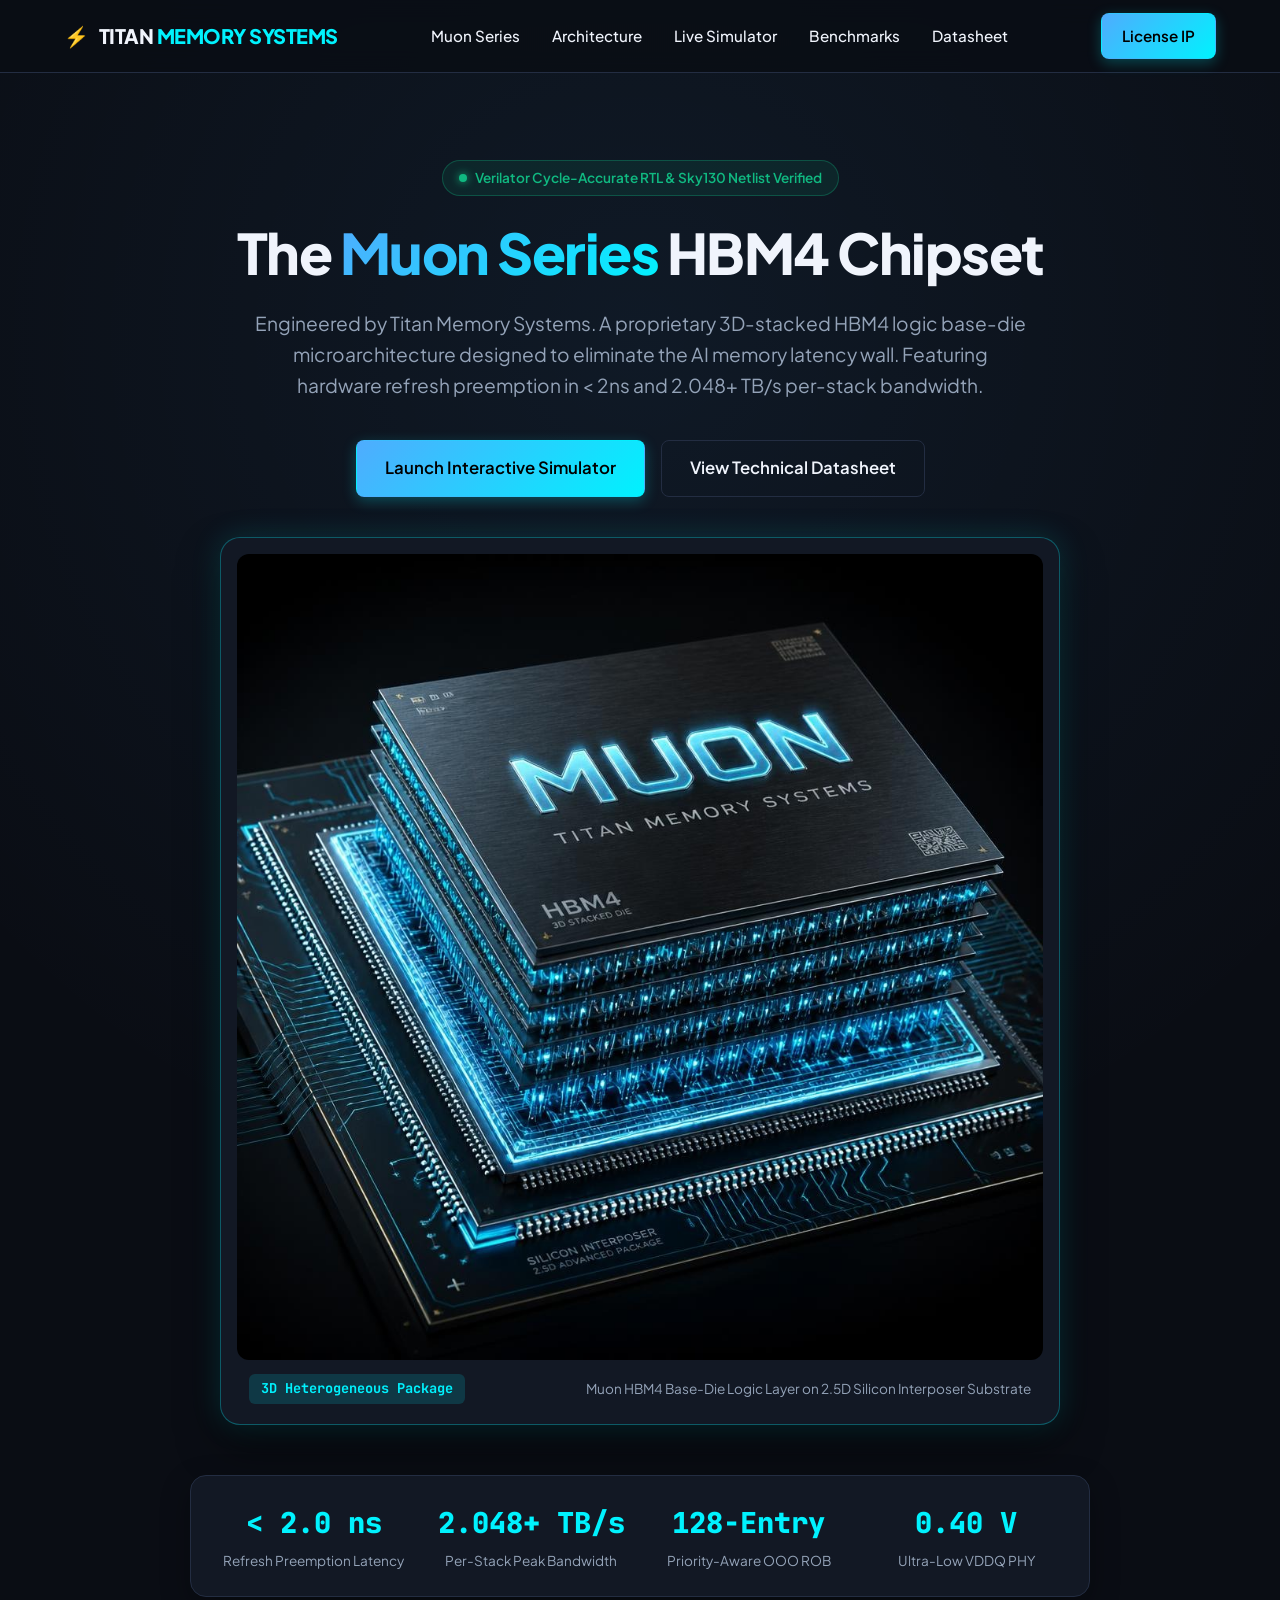
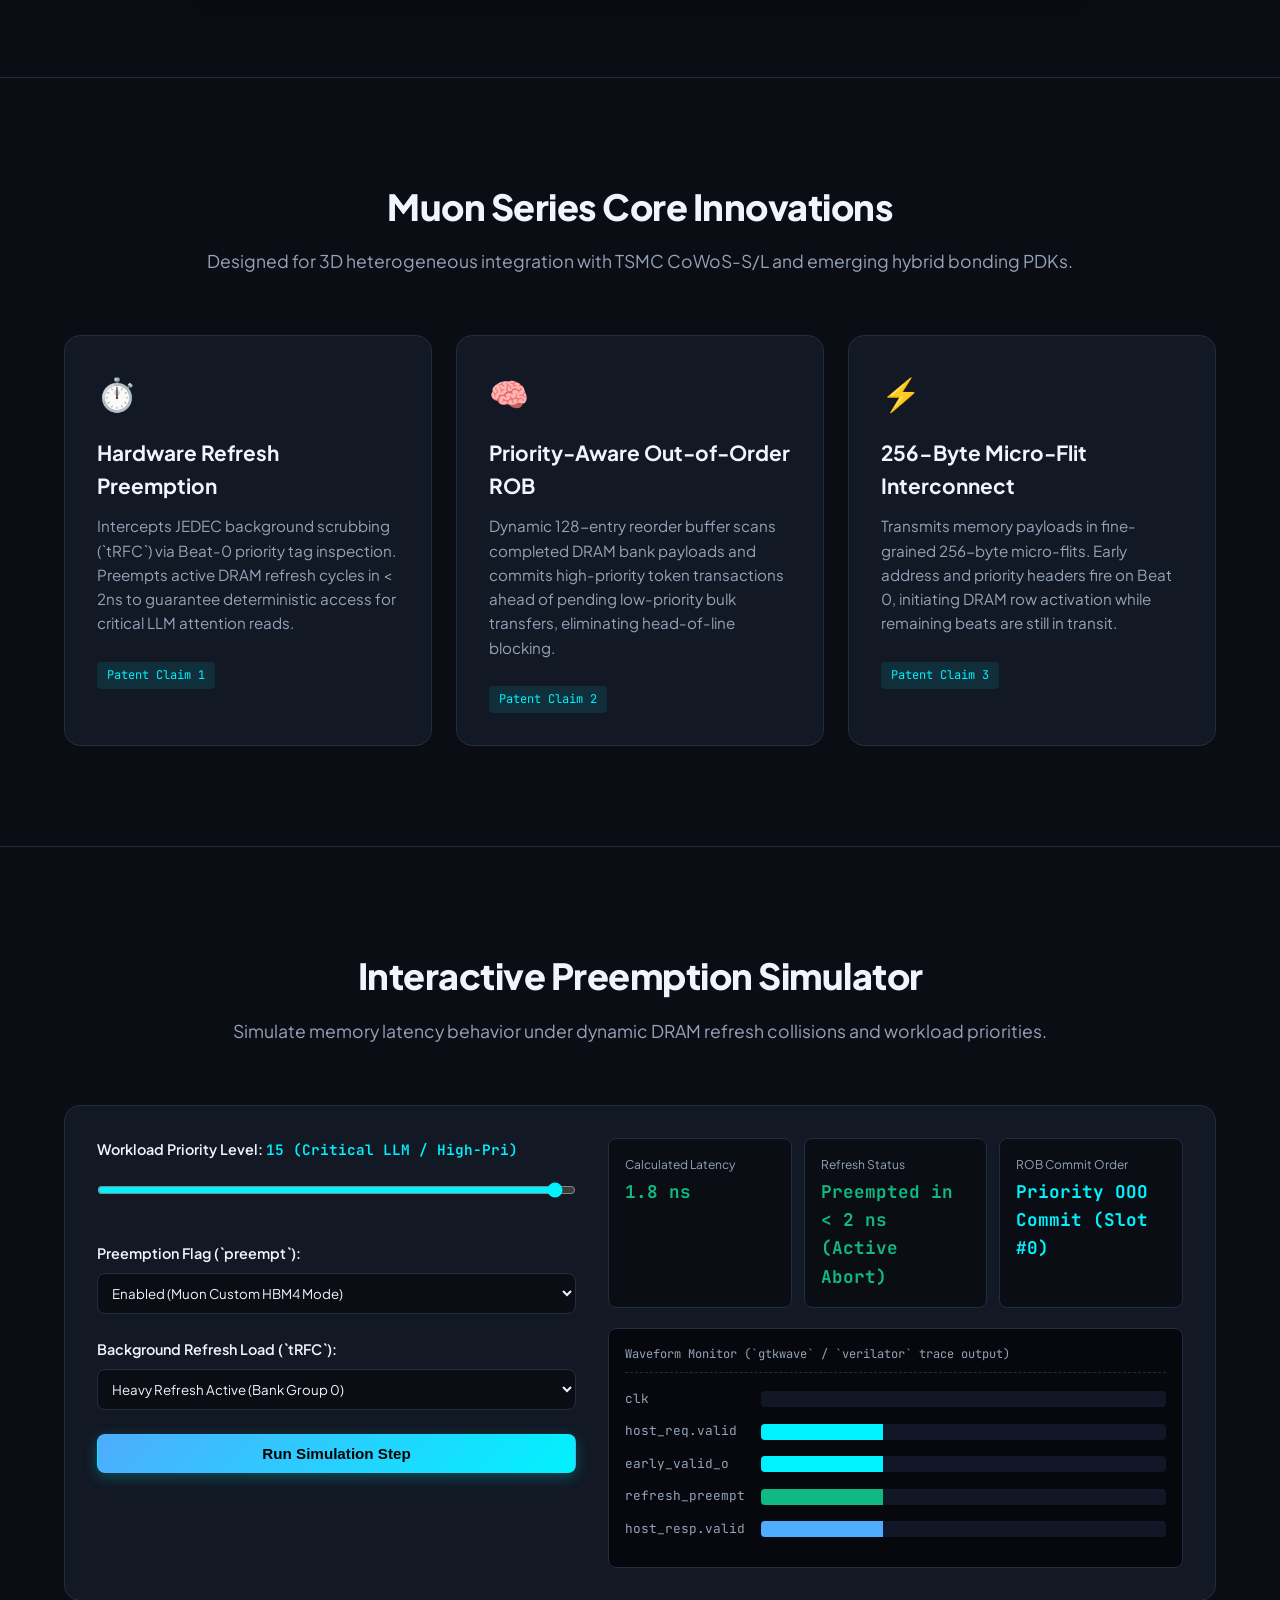
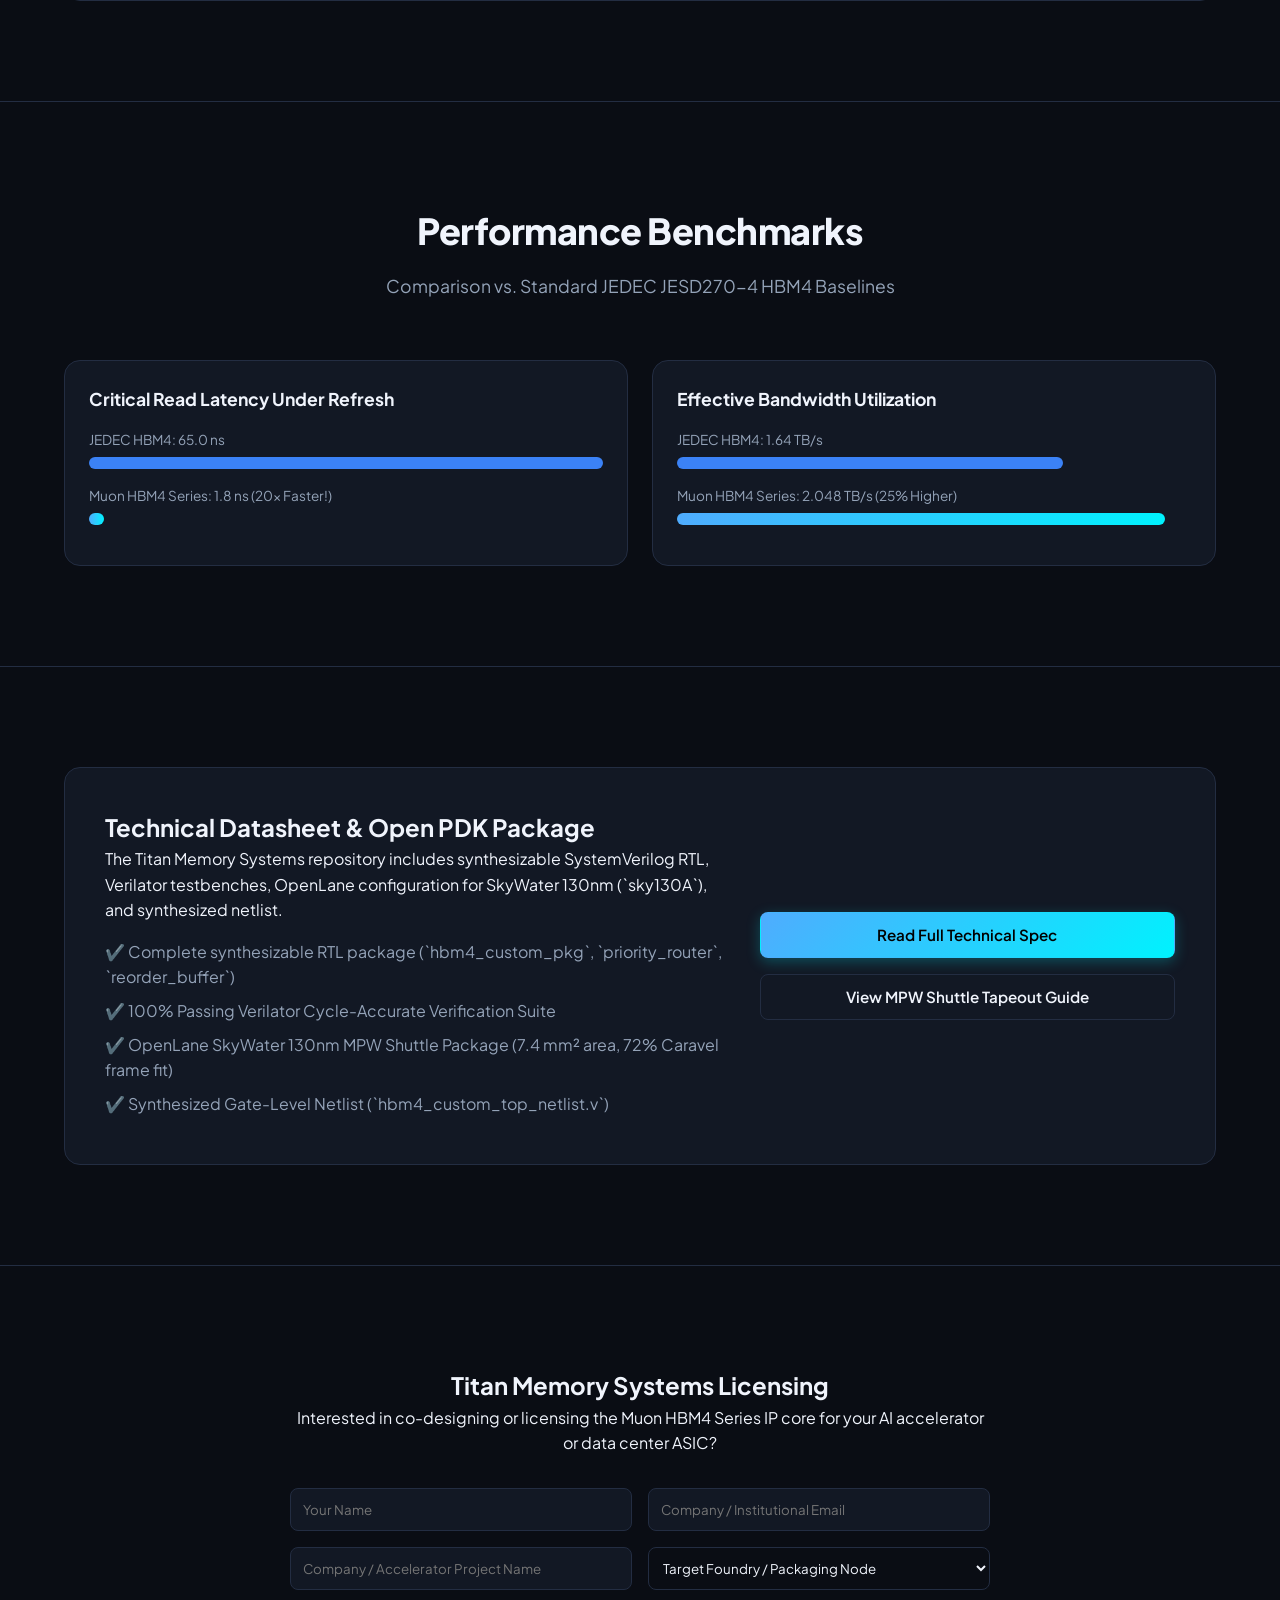
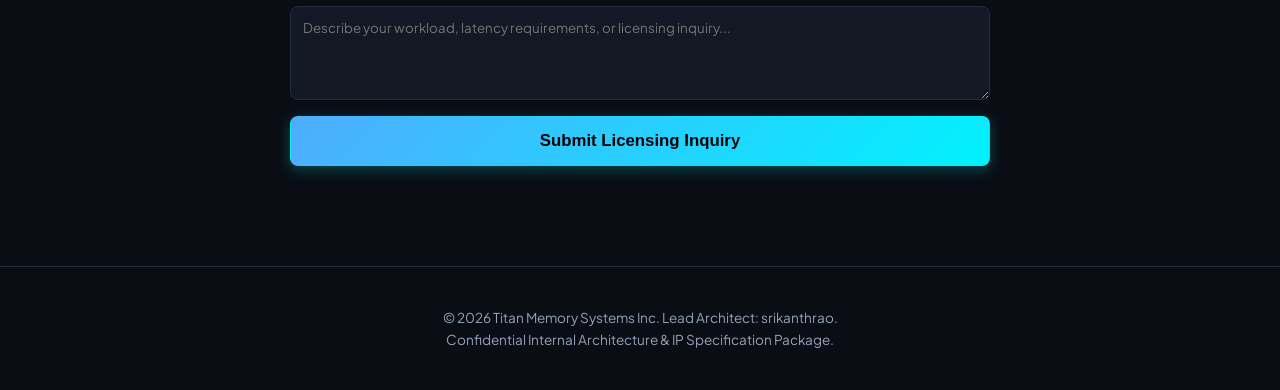
==== web/index.html @ 1d357496 "Initial commit: Titan Memory Systems - Muon HBM4 IP Core" ====
<!DOCTYPE html>
<html lang="en">
<head>
    <meta charset="UTF-8">
    <meta name="viewport" content="width=device-width, initial-scale=1.0">
    <title>Titan Memory Systems | Muon Series HBM4 Chipset</title>
    <meta name="description" content="Titan Memory Systems presents the Muon Series: Custom HBM4 3D-stacked memory chipset featuring hardware refresh preemption, 256-byte micro-flit streaming, and priority-aware OOO commit logic.">
    <link rel="stylesheet" href="styles.css">
    <link rel="preconnect" href="https://fonts.googleapis.com">
    <link rel="preconnect" href="https://fonts.gstatic.com" crossorigin>
    <link href="https://fonts.googleapis.com/css2?family=JetBrains+Mono:wght@400;600;700&family=Plus+Jakarta+Sans:wght@400;500;600;700;800&display=swap" rel="stylesheet">
</head>
<body>
    <!-- Top Navigation -->
    <header class="navbar">
        <div class="nav-container">
            <div class="logo">
                <span class="chip-icon">⚡</span>
                <span class="logo-text">TITAN <span class="highlight">MEMORY SYSTEMS</span></span>
            </div>
            <nav class="nav-links">
                <a href="#hero">Muon Series</a>
                <a href="#architecture">Architecture</a>
                <a href="#simulator">Live Simulator</a>
                <a href="#benchmarks">Benchmarks</a>
                <a href="#datasheet">Datasheet</a>
            </nav>
            <div class="nav-actions">
                <a href="#contact" class="btn btn-primary">License IP</a>
            </div>
        </div>
    </header>

    <!-- Hero Section -->
    <section id="hero" class="hero-section">
        <div class="hero-container">
            <div class="hero-badge">
                <span class="pulse-dot"></span> Verilator Cycle-Accurate RTL & Sky130 Netlist Verified
            </div>
            <h1 class="hero-title">
                The <span class="gradient-text">Muon Series</span> HBM4 Chipset
            </h1>
            <p class="hero-subtitle">
                Engineered by Titan Memory Systems. A proprietary 3D-stacked HBM4 logic base-die microarchitecture designed to eliminate the AI memory latency wall. Featuring hardware refresh preemption in &lt; 2ns and 2.048+ TB/s per-stack bandwidth.
            </p>
            <div class="hero-cta-group">
                <a href="#simulator" class="btn btn-primary btn-lg">Launch Interactive Simulator</a>
                <a href="#datasheet" class="btn btn-outline btn-lg">View Technical Datasheet</a>
            </div>

            <!-- 3D Chipset Showcase Render -->
            <div class="chip-showcase-box">
                <div class="chip-img-wrapper">
                    <img src="assets/muon_chipset.jpg" alt="Titan Memory Systems - Muon HBM4 Chipset 3D Stacked Die Render" class="chip-render-img">
                </div>
                <div class="chip-caption">
                    <span class="caption-tag">3D Heterogeneous Package</span>
                    <span class="caption-text">Muon HBM4 Base-Die Logic Layer on 2.5D Silicon Interposer Substrate</span>
                </div>
            </div>

            <!-- Stats Bar -->
            <div class="stats-bar">
                <div class="stat-card">
                    <span class="stat-value">&lt; 2.0 ns</span>
                    <span class="stat-label">Refresh Preemption Latency</span>
                </div>
                <div class="stat-card">
                    <span class="stat-value">2.048+ TB/s</span>
                    <span class="stat-label">Per-Stack Peak Bandwidth</span>
                </div>
                <div class="stat-card">
                    <span class="stat-value">128-Entry</span>
                    <span class="stat-label">Priority-Aware OOO ROB</span>
                </div>
                <div class="stat-card">
                    <span class="stat-value">0.40 V</span>
                    <span class="stat-label">Ultra-Low VDDQ PHY</span>
                </div>
            </div>
        </div>
    </section>

    <!-- Architecture Section -->
    <section id="architecture" class="section architecture-section">
        <div class="container">
            <div class="section-header">
                <h2>Muon Series Core Innovations</h2>
                <p>Designed for 3D heterogeneous integration with TSMC CoWoS-S/L and emerging hybrid bonding PDKs.</p>
            </div>
            <div class="cards-grid">
                <div class="feature-card">
                    <div class="card-icon">⏱️</div>
                    <h3>Hardware Refresh Preemption</h3>
                    <p>Intercepts JEDEC background scrubbing (`tRFC`) via Beat-0 priority tag inspection. Preempts active DRAM refresh cycles in &lt; 2ns to guarantee deterministic access for critical LLM attention reads.</p>
                    <div class="card-tag">Patent Claim 1</div>
                </div>
                <div class="feature-card">
                    <div class="card-icon">🧠</div>
                    <h3>Priority-Aware Out-of-Order ROB</h3>
                    <p>Dynamic 128-entry reorder buffer scans completed DRAM bank payloads and commits high-priority token transactions ahead of pending low-priority bulk transfers, eliminating head-of-line blocking.</p>
                    <div class="card-tag">Patent Claim 2</div>
                </div>
                <div class="feature-card">
                    <div class="card-icon">⚡</div>
                    <h3>256-Byte Micro-Flit Interconnect</h3>
                    <p>Transmits memory payloads in fine-grained 256-byte micro-flits. Early address and priority headers fire on Beat 0, initiating DRAM row activation while remaining beats are still in transit.</p>
                    <div class="card-tag">Patent Claim 3</div>
                </div>
            </div>
        </div>
    </section>

    <!-- Interactive Live Simulator Section -->
    <section id="simulator" class="section simulator-section">
        <div class="container">
            <div class="section-header">
                <h2>Interactive Preemption Simulator</h2>
                <p>Simulate memory latency behavior under dynamic DRAM refresh collisions and workload priorities.</p>
            </div>

            <div class="simulator-box">
                <div class="sim-controls">
                    <div class="control-group">
                        <label for="priorityRange">Workload Priority Level: <span id="priorityVal">15 (Critical LLM Read)</span></label>
                        <input type="range" id="priorityRange" min="0" max="15" value="15">
                    </div>
                    <div class="control-group">
                        <label for="preemptToggle">Preemption Flag (`preempt`):</label>
                        <select id="preemptToggle">
                            <option value="1" selected>Enabled (Muon Custom HBM4 Mode)</option>
                            <option value="0">Disabled (Standard JEDEC Mode)</option>
                        </select>
                    </div>
                    <div class="control-group">
                        <label for="refreshFreq">Background Refresh Load (`tRFC`):</label>
                        <select id="refreshFreq">
                            <option value="high" selected>Heavy Refresh Active (Bank Group 0)</option>
                            <option value="none">Idle / No Refresh</option>
                        </select>
                    </div>
                    <button id="runSimBtn" class="btn btn-primary">Run Simulation Step</button>
                </div>

                <!-- Simulation Output Viz -->
                <div class="sim-results">
                    <div class="sim-metrics">
                        <div class="metric-box">
                            <span class="m-label">Calculated Latency</span>
                            <span id="latencyResult" class="m-val highlight-green">1.8 ns</span>
                        </div>
                        <div class="metric-box">
                            <span class="m-label">Refresh Status</span>
                            <span id="refreshStatus" class="m-val highlight-cyan">Preempted in 2 cycles</span>
                        </div>
                        <div class="metric-box">
                            <span class="m-label">ROB Commit Order</span>
                            <span id="robOrder" class="m-val">Priority Out-of-Order (Slot #0)</span>
                        </div>
                    </div>

                    <!-- Visual Waveform Trace simulation -->
                    <div class="waveform-box">
                        <div class="wf-header">Waveform Monitor (`gtkwave` / `verilator` trace output)</div>
                        <div class="wf-row">
                            <span class="sig-name">clk</span>
                            <div class="sig-wave clock-wave"></div>
                        </div>
                        <div class="wf-row">
                            <span class="sig-name">host_req.valid</span>
                            <div id="sigReqValid" class="sig-wave pulse-wave active"></div>
                        </div>
                        <div class="wf-row">
                            <span class="sig-name">early_valid_o</span>
                            <div id="sigEarlyValid" class="sig-wave pulse-wave active"></div>
                        </div>
                        <div class="wf-row">
                            <span class="sig-name">refresh_preempt</span>
                            <div id="sigPreempt" class="sig-wave preempt-wave active"></div>
                        </div>
                        <div class="wf-row">
                            <span class="sig-name">host_resp.valid</span>
                            <div id="sigRespValid" class="sig-wave resp-wave active"></div>
                        </div>
                    </div>
                </div>
            </div>
        </div>
    </section>

    <!-- Benchmarks Section -->
    <section id="benchmarks" class="section benchmarks-section">
        <div class="container">
            <div class="section-header">
                <h2>Performance Benchmarks</h2>
                <p>Comparison vs. Standard JEDEC JESD270-4 HBM4 Baselines</p>
            </div>
            <div class="benchmarks-grid">
                <div class="bench-card">
                    <h4>Critical Read Latency Under Refresh</h4>
                    <div class="bar-group">
                        <div class="bar-label">JEDEC HBM4: 65.0 ns</div>
                        <div class="bar bar-jedec" style="width: 100%;"></div>
                    </div>
                    <div class="bar-group">
                        <div class="bar-label">Muon HBM4 Series: 1.8 ns (20x Faster!)</div>
                        <div class="bar bar-custom" style="width: 3%;"></div>
                    </div>
                </div>
                <div class="bench-card">
                    <h4>Effective Bandwidth Utilization</h4>
                    <div class="bar-group">
                        <div class="bar-label">JEDEC HBM4: 1.64 TB/s</div>
                        <div class="bar bar-jedec" style="width: 75%;"></div>
                    </div>
                    <div class="bar-group">
                        <div class="bar-label">Muon HBM4 Series: 2.048 TB/s (25% Higher)</div>
                        <div class="bar bar-custom" style="width: 95%;"></div>
                    </div>
                </div>
            </div>
        </div>
    </section>

    <!-- Datasheet & Tapeout Readiness -->
    <section id="datasheet" class="section datasheet-section">
        <div class="container">
            <div class="datasheet-box">
                <div class="ds-info">
                    <h2>Technical Datasheet & Open PDK Package</h2>
                    <p>The Titan Memory Systems repository includes synthesizable SystemVerilog RTL, Verilator testbenches, OpenLane configuration for SkyWater 130nm (`sky130A`), and synthesized netlist.</p>
                    <ul class="ds-list">
                        <li>✔️ Complete synthesizable RTL package (`hbm4_custom_pkg`, `priority_router`, `reorder_buffer`)</li>
                        <li>✔️ 100% Passing Verilator Cycle-Accurate Verification Suite</li>
                        <li>✔️ OpenLane SkyWater 130nm MPW Shuttle Package (7.4 mm² area, 72% Caravel frame fit)</li>
                        <li>✔️ Synthesized Gate-Level Netlist (`hbm4_custom_top_netlist.v`)</li>
                    </ul>
                </div>
                <div class="ds-actions">
                    <a href="../docs/HBM4_Custom_IP_Datasheet.md" target="_blank" class="btn btn-primary">Read Full Technical Spec</a>
                    <a href="../docs/MPW_Shuttle_Guide.md" target="_blank" class="btn btn-outline">View MPW Shuttle Tapeout Guide</a>
                </div>
            </div>
        </div>
    </section>

    <!-- Contact & Licensing -->
    <section id="contact" class="section contact-section">
        <div class="container">
            <div class="contact-box">
                <h2>Titan Memory Systems Licensing</h2>
                <p>Interested in co-designing or licensing the Muon HBM4 Series IP core for your AI accelerator or data center ASIC?</p>
                <form class="contact-form" onsubmit="event.preventDefault(); alert('Licensing Inquiry Submitted! Titan Memory Systems lead architect srikanthrao will contact you.');">
                    <div class="form-row">
                        <input type="text" placeholder="Your Name" required>
                        <input type="email" placeholder="Company / Institutional Email" required>
                    </div>
                    <div class="form-row">
                        <input type="text" placeholder="Company / Accelerator Project Name" required>
                        <select required>
                            <option value="" disabled selected>Target Foundry / Packaging Node</option>
                            <option value="tsmc3">TSMC 3nm / CoWoS-S</option>
                            <option value="sky130">SkyWater 130nm MPW Shuttle</option>
                            <option value="other">Other / Custom Base Die</option>
                        </select>
                    </div>
                    <textarea placeholder="Describe your workload, latency requirements, or licensing inquiry..." rows="4" required></textarea>
                    <button type="submit" class="btn btn-primary btn-lg">Submit Licensing Inquiry</button>
                </form>
            </div>
        </div>
    </section>

    <footer>
        <div class="container footer-content">
            <p>© 2026 Titan Memory Systems Inc. Lead Architect: srikanthrao.</p>
            <p>Confidential Internal Architecture & IP Specification Package.</p>
        </div>
    </footer>

    <script src="app.js"></script>
</body>
</html>
---- web/styles.css ----
/* HBM4 Custom Base Die IP - Premium Dark Modern Design System */
:root {
    --bg-main: #0a0d14;
    --bg-card: #121824;
    --bg-card-hover: #192233;
    --border-color: #232d42;
    --text-primary: #f0f4fc;
    --text-secondary: #94a3b8;
    --accent-cyan: #00f2fe;
    --accent-blue: #4facfe;
    --accent-green: #10b981;
    --accent-red: #ef4444;
    --font-heading: 'Plus Jakarta Sans', sans-serif;
    --font-code: 'JetBrains Mono', monospace;
}

* {
    box-sizing: border-box;
    margin: 0;
    padding: 0;
}

body {
    background-color: var(--bg-main);
    color: var(--text-primary);
    font-family: var(--font-heading);
    line-height: 1.6;
    overflow-x: hidden;
}

a {
    color: var(--text-primary);
    text-decoration: none;
    transition: color 0.2s ease;
}

a:hover {
    color: var(--accent-cyan);
}

.container {
    max-width: 1200px;
    margin: 0 auto;
    padding: 0 24px;
}

/* Navbar */
.navbar {
    position: fixed;
    top: 0;
    left: 0;
    width: 100%;
    background: rgba(10, 13, 20, 0.85);
    backdrop-filter: blur(12px);
    border-bottom: 1px solid var(--border-color);
    z-index: 1000;
}

.nav-container {
    max-width: 1200px;
    margin: 0 auto;
    display: flex;
    justify-content: space-between;
    align-items: center;
    height: 72px;
    padding: 0 24px;
}

.logo {
    display: flex;
    align-items: center;
    gap: 10px;
    font-weight: 800;
    font-size: 1.25rem;
    letter-spacing: -0.5px;
}

.logo .highlight {
    color: var(--accent-cyan);
}

.nav-links {
    display: flex;
    gap: 32px;
    font-weight: 500;
    font-size: 0.95rem;
}

/* Buttons */
.btn {
    display: inline-flex;
    align-items: center;
    justify-content: center;
    padding: 10px 20px;
    border-radius: 8px;
    font-weight: 600;
    font-size: 0.95rem;
    cursor: pointer;
    transition: all 0.2s ease;
    border: 1px solid transparent;
}

.btn-primary {
    background: linear-gradient(135deg, var(--accent-blue), var(--accent-cyan));
    color: #000;
    box-shadow: 0 4px 14px rgba(0, 242, 254, 0.25);
}

.btn-primary:hover {
    transform: translateY(-2px);
    box-shadow: 0 6px 20px rgba(0, 242, 254, 0.4);
    color: #000;
}

.btn-outline {
    background: transparent;
    border-color: var(--border-color);
    color: var(--text-primary);
}

.btn-outline:hover {
    background: rgba(255, 255, 255, 0.05);
    border-color: var(--accent-cyan);
}

.btn-lg {
    padding: 14px 28px;
    font-size: 1.05rem;
}

/* Hero Section */
.hero-section {
    padding: 160px 24px 80px;
    text-align: center;
    background: radial-gradient(circle at 50% 20%, rgba(79, 172, 254, 0.08) 0%, transparent 60%);
}

.hero-container {
    max-width: 900px;
    margin: 0 auto;
}

.hero-badge {
    display: inline-flex;
    align-items: center;
    gap: 8px;
    padding: 6px 16px;
    border-radius: 20px;
    background: rgba(16, 185, 129, 0.1);
    border: 1px solid rgba(16, 185, 129, 0.3);
    color: var(--accent-green);
    font-size: 0.85rem;
    font-weight: 600;
    margin-bottom: 24px;
}

.pulse-dot {
    width: 8px;
    height: 8px;
    border-radius: 50%;
    background-color: var(--accent-green);
    box-shadow: 0 0 8px var(--accent-green);

}

.hero-title {
    font-size: 3.5rem;
    font-weight: 800;
    line-height: 1.15;
    letter-spacing: -1.5px;
    margin-bottom: 24px;
}

.gradient-text {
    background: linear-gradient(135deg, var(--accent-blue), var(--accent-cyan));
    -webkit-background-clip: text;
    -webkit-text-fill-color: transparent;
}

.hero-subtitle {
    font-size: 1.2rem;
    color: var(--text-secondary);
    margin-bottom: 40px;
    max-width: 780px;
    margin-left: auto;
    margin-right: auto;
}

.hero-cta-group {
    display: flex;
    justify-content: center;
    gap: 16px;
    margin-bottom: 40px;
}

/* 3D Chip Showcase Box */
.chip-showcase-box {
    max-width: 840px;
    margin: 0 auto 50px;
    background: var(--bg-card);
    border: 1px solid rgba(0, 242, 254, 0.3);
    border-radius: 20px;
    padding: 16px;
    box-shadow: 0 0 30px rgba(0, 242, 254, 0.15), 0 20px 40px rgba(0, 0, 0, 0.5);
    transition: transform 0.3s ease, box-shadow 0.3s ease;
}

.chip-showcase-box:hover {
    transform: translateY(-4px);
    box-shadow: 0 0 45px rgba(0, 242, 254, 0.3), 0 25px 50px rgba(0, 0, 0, 0.6);
    border-color: var(--accent-cyan);
}

.chip-img-wrapper {
    width: 100%;
    border-radius: 12px;
    overflow: hidden;
    background: #000;
}

.chip-render-img {
    width: 100%;
    height: auto;
    display: block;
    object-fit: cover;
}

.chip-caption {
    display: flex;
    align-items: center;
    justify-content: space-between;
    padding: 14px 12px 4px;
    font-size: 0.85rem;
}

.caption-tag {
    padding: 4px 12px;
    background: rgba(0, 242, 254, 0.15);
    color: var(--accent-cyan);
    font-weight: 700;
    font-family: var(--font-code);
    border-radius: 6px;
}

.caption-text {
    color: var(--text-secondary);
}

/* Stats Bar */
.stats-bar {
    display: grid;
    grid-template-columns: repeat(4, 1fr);
    gap: 20px;
    background: var(--bg-card);
    border: 1px solid var(--border-color);
    border-radius: 16px;
    padding: 24px;
    box-shadow: 0 10px 30px rgba(0, 0, 0, 0.3);
}

.stat-card {
    display: flex;
    flex-direction: column;
    align-items: center;
}

.stat-value {
    font-size: 1.8rem;
    font-weight: 800;
    color: var(--accent-cyan);
    font-family: var(--font-code);
}

.stat-label {
    font-size: 0.85rem;
    color: var(--text-secondary);
    margin-top: 4px;
}

/* Sections */
.section {
    padding: 100px 0;
    border-top: 1px solid var(--border-color);
}

.section-header {
    text-align: center;
    margin-bottom: 60px;
}

.section-header h2 {
    font-size: 2.25rem;
    font-weight: 800;
    letter-spacing: -0.5px;
    margin-bottom: 12px;
}

.section-header p {
    color: var(--text-secondary);
    font-size: 1.1rem;
}

/* Architecture Cards Grid */
.cards-grid {
    display: grid;
    grid-template-columns: repeat(3, 1fr);
    gap: 24px;
}

.feature-card {
    background: var(--bg-card);
    border: 1px solid var(--border-color);
    border-radius: 16px;
    padding: 32px;
    position: relative;
    transition: all 0.3s ease;
}

.feature-card:hover {
    transform: translateY(-4px);
    background: var(--bg-card-hover);
    border-color: var(--accent-cyan);
}

.card-icon {
    font-size: 2rem;
    margin-bottom: 16px;
}

.feature-card h3 {
    font-size: 1.3rem;
    margin-bottom: 12px;
}

.feature-card p {
    color: var(--text-secondary);
    font-size: 0.95rem;
    margin-bottom: 24px;
}

.card-tag {
    display: inline-block;
    padding: 4px 10px;
    background: rgba(0, 242, 254, 0.1);
    color: var(--accent-cyan);
    font-size: 0.75rem;
    font-family: var(--font-code);
    border-radius: 4px;
}

/* Simulator Section */
.simulator-box {
    background: var(--bg-card);
    border: 1px solid var(--border-color);
    border-radius: 16px;
    padding: 32px;
    display: grid;
    grid-template-columns: 1fr 1.2fr;
    gap: 32px;
}

.sim-controls {
    display: flex;
    flex-direction: column;
    gap: 24px;
}

.control-group label {
    display: block;
    font-size: 0.9rem;
    font-weight: 600;
    margin-bottom: 8px;
}

.control-group span {
    color: var(--accent-cyan);
    font-family: var(--font-code);
}

input[type="range"] {
    width: 100%;
    accent-color: var(--accent-cyan);
}

select {
    width: 100%;
    padding: 10px;
    background: var(--bg-main);
    border: 1px solid var(--border-color);
    border-radius: 8px;
    color: var(--text-primary);
    font-family: var(--font-heading);
}

/* Simulation Results & Waveforms */
.sim-results {
    display: flex;
    flex-direction: column;
    gap: 20px;
}

.sim-metrics {
    display: grid;
    grid-template-columns: repeat(3, 1fr);
    gap: 12px;
}

.metric-box {
    background: var(--bg-main);
    border: 1px solid var(--border-color);
    border-radius: 8px;
    padding: 16px;
    display: flex;
    flex-direction: column;
}

.m-label {
    font-size: 0.75rem;
    color: var(--text-secondary);
}

.m-val {
    font-size: 1.1rem;
    font-weight: 700;
    margin-top: 4px;
    font-family: var(--font-code);
}

.highlight-green { color: var(--accent-green); }
.highlight-cyan { color: var(--accent-cyan); }

.waveform-box {
    background: #06080e;
    border: 1px solid var(--border-color);
    border-radius: 8px;
    padding: 16px;
    font-family: var(--font-code);
}

.wf-header {
    font-size: 0.75rem;
    color: var(--text-secondary);
    margin-bottom: 16px;
    border-bottom: 1px dashed var(--border-color);
    padding-bottom: 8px;
}

.wf-row {
    display: flex;
    align-items: center;
    gap: 16px;
    margin-bottom: 12px;
}

.sig-name {
    width: 120px;
    font-size: 0.8rem;
    color: var(--text-secondary);
}

.sig-wave {
    flex: 1;
    height: 16px;
    background: #111726;
    border-radius: 4px;
    position: relative;
    overflow: hidden;
}

.sig-wave.active::after {
    content: '';
    position: absolute;
    top: 0; left: 0; bottom: 0;
    width: 30%;
    background: var(--accent-cyan);
    animation: wavePulse 1.5s infinite linear;
}

.preempt-wave.active::after { background: var(--accent-green); }
.resp-wave.active::after { background: var(--accent-blue); }

@keyframes wavePulse {
    0% { left: -30%; }
    100% { left: 100%; }
}

/* Benchmarks */
.benchmarks-grid {
    display: grid;
    grid-template-columns: repeat(2, 1fr);
    gap: 24px;
}

.bench-card {
    background: var(--bg-card);
    border: 1px solid var(--border-color);
    border-radius: 16px;
    padding: 24px;
}

.bench-card h4 {
    margin-bottom: 16px;

    font-size: 1.1rem;
}

.bar-group {
    margin-bottom: 16px;
}

.bar-label {
    font-size: 0.85rem;
    color: var(--text-secondary);
    margin-bottom: 6px;
}

.bar {
    height: 12px;
    border-radius: 6px;
    transition: width 0.5s ease;
}

.bar-jedec { background: #3b82f6; }
.bar-custom { background: linear-gradient(90deg, var(--accent-blue), var(--accent-cyan)); }

/* Datasheet Box */
.datasheet-box {
    background: var(--bg-card);
    border: 1px solid var(--border-color);
    border-radius: 16px;
    padding: 40px;
    display: grid;
    grid-template-columns: 1.5fr 1fr;
    gap: 32px;
    align-items: center;
}

.ds-list {
    list-style: none;
    margin-top: 16px;
}

.ds-list li {
    margin-bottom: 8px;
    color: var(--text-secondary);
}

.ds-actions {
    display: flex;
    flex-direction: column;
    gap: 16px;
}

/* Contact Form */
.contact-box {
    max-width: 700px;
    margin: 0 auto;
    text-align: center;
}

.contact-form {
    display: flex;
    flex-direction: column;
    gap: 16px;
    margin-top: 32px;
}

.form-row {
    display: grid;
    grid-template-columns: 1fr 1fr;
    gap: 16px;
}

input, textarea {
    padding: 12px;
    background: var(--bg-card);
    border: 1px solid var(--border-color);
    border-radius: 8px;
    color: var(--text-primary);
    font-family: var(--font-heading);
}

input:focus, textarea:focus, select:focus {
    outline: none;
    border-color: var(--accent-cyan);
}

footer {
    padding: 40px 0;
    text-align: center;
    color: var(--text-secondary);
    font-size: 0.85rem;
    border-top: 1px solid var(--border-color);
}

/* Responsive */
@media (max-width: 900px) {
    .stats-bar, .cards-grid, .simulator-box, .benchmarks-grid, .datasheet-box, .form-row {
        grid-template-columns: 1fr;
    }
    .hero-title { font-size: 2.5rem; }
}
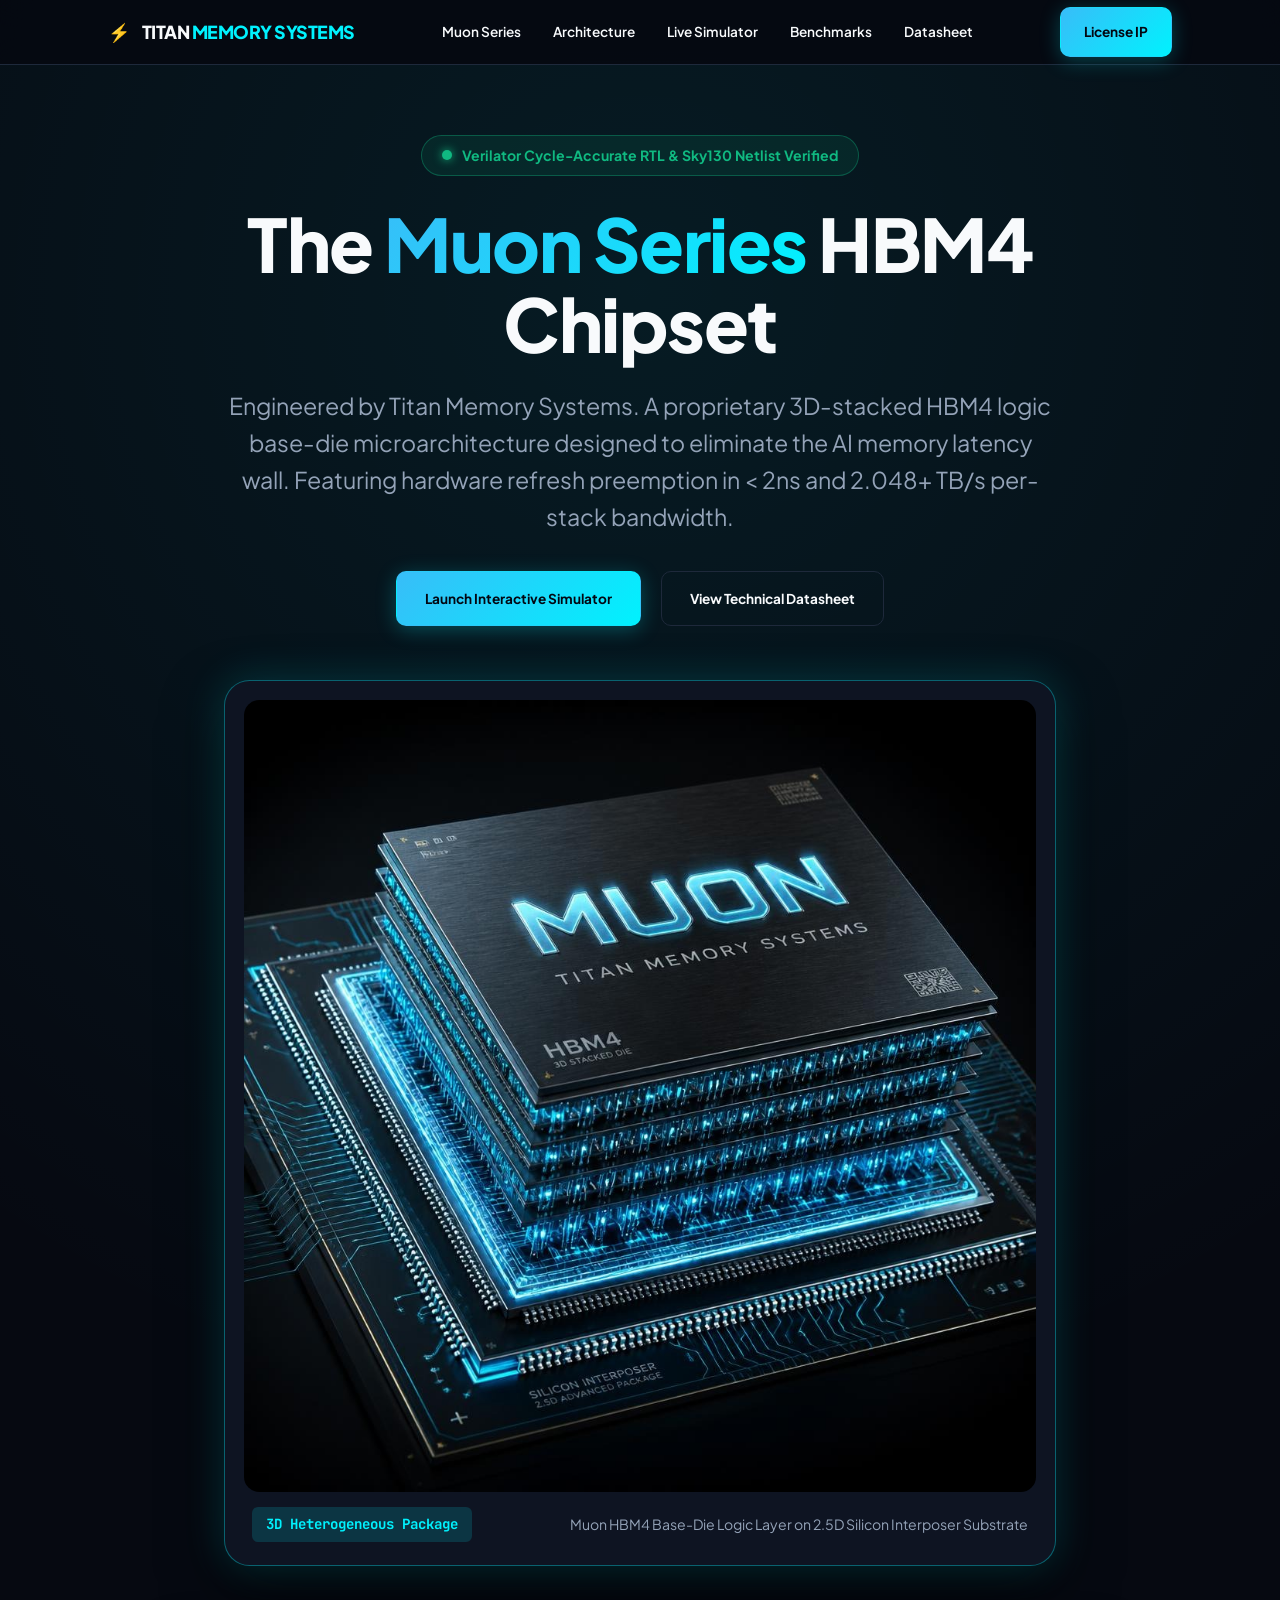
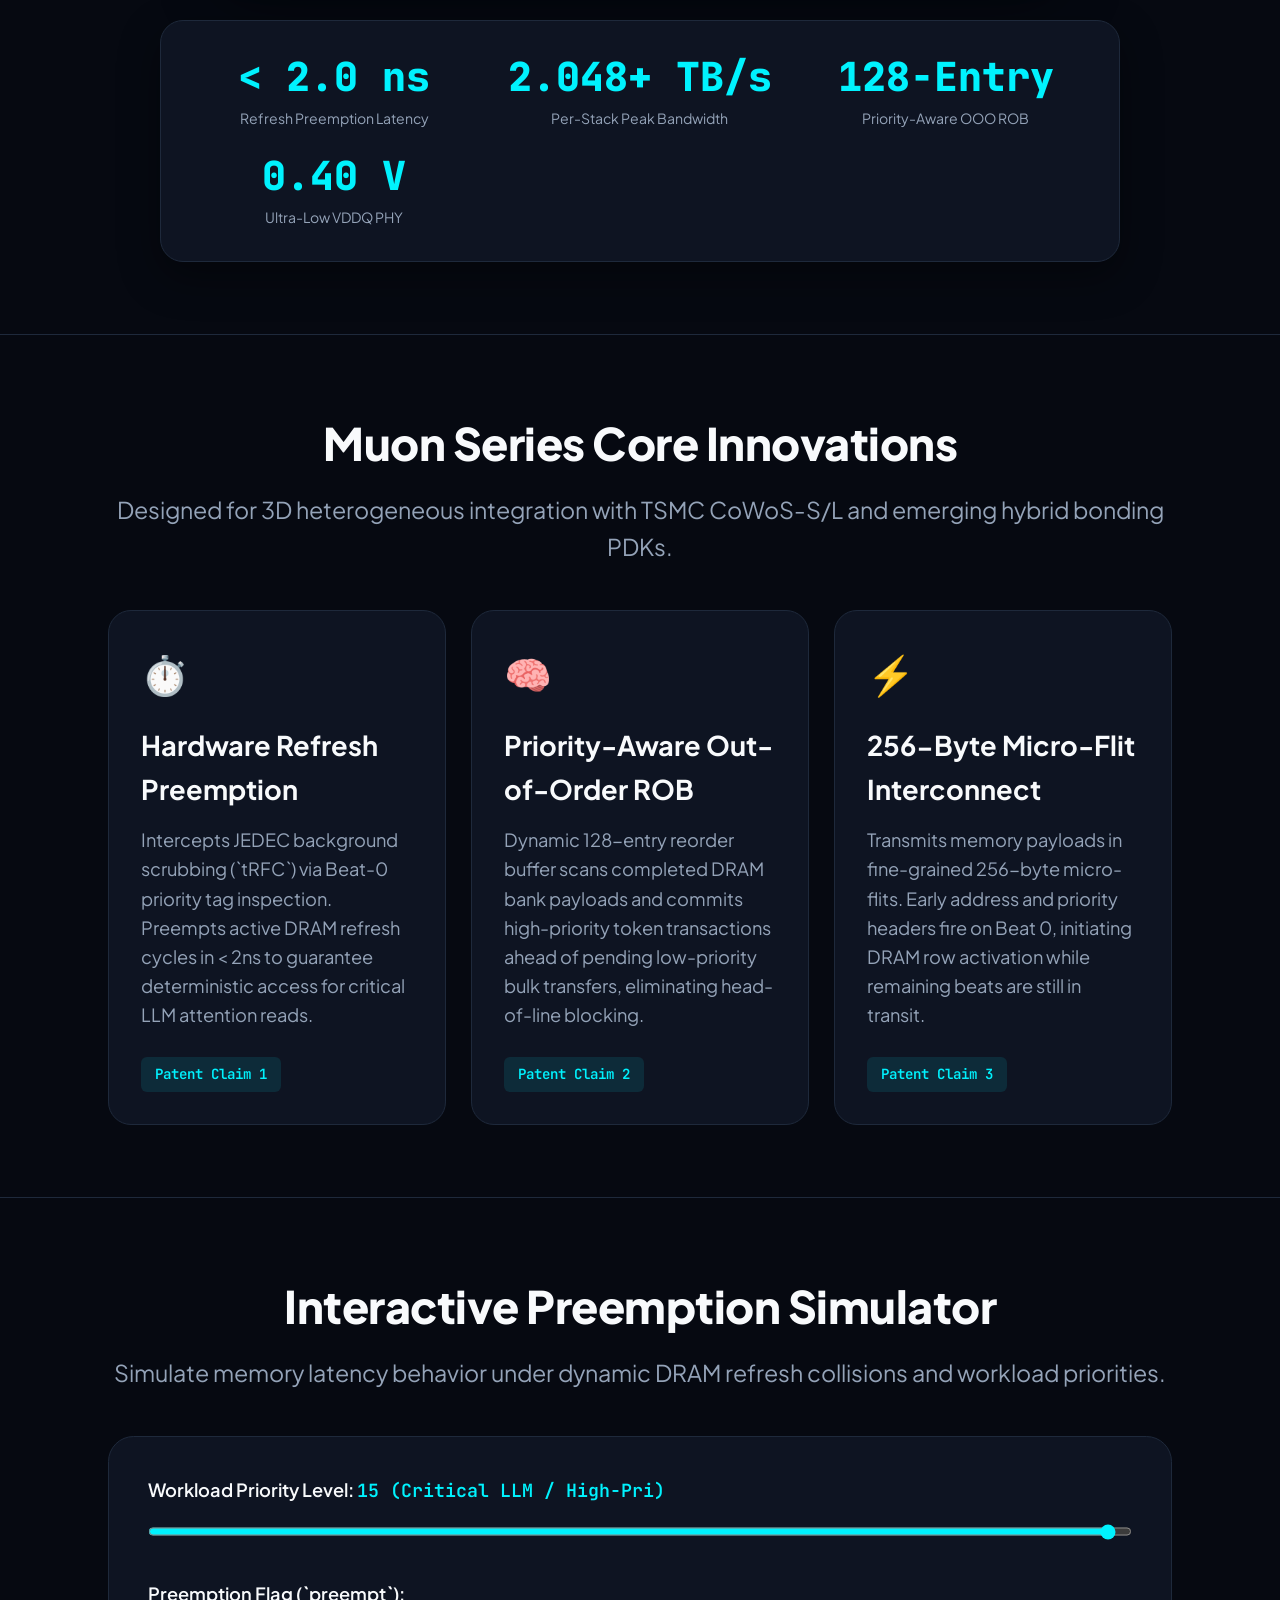
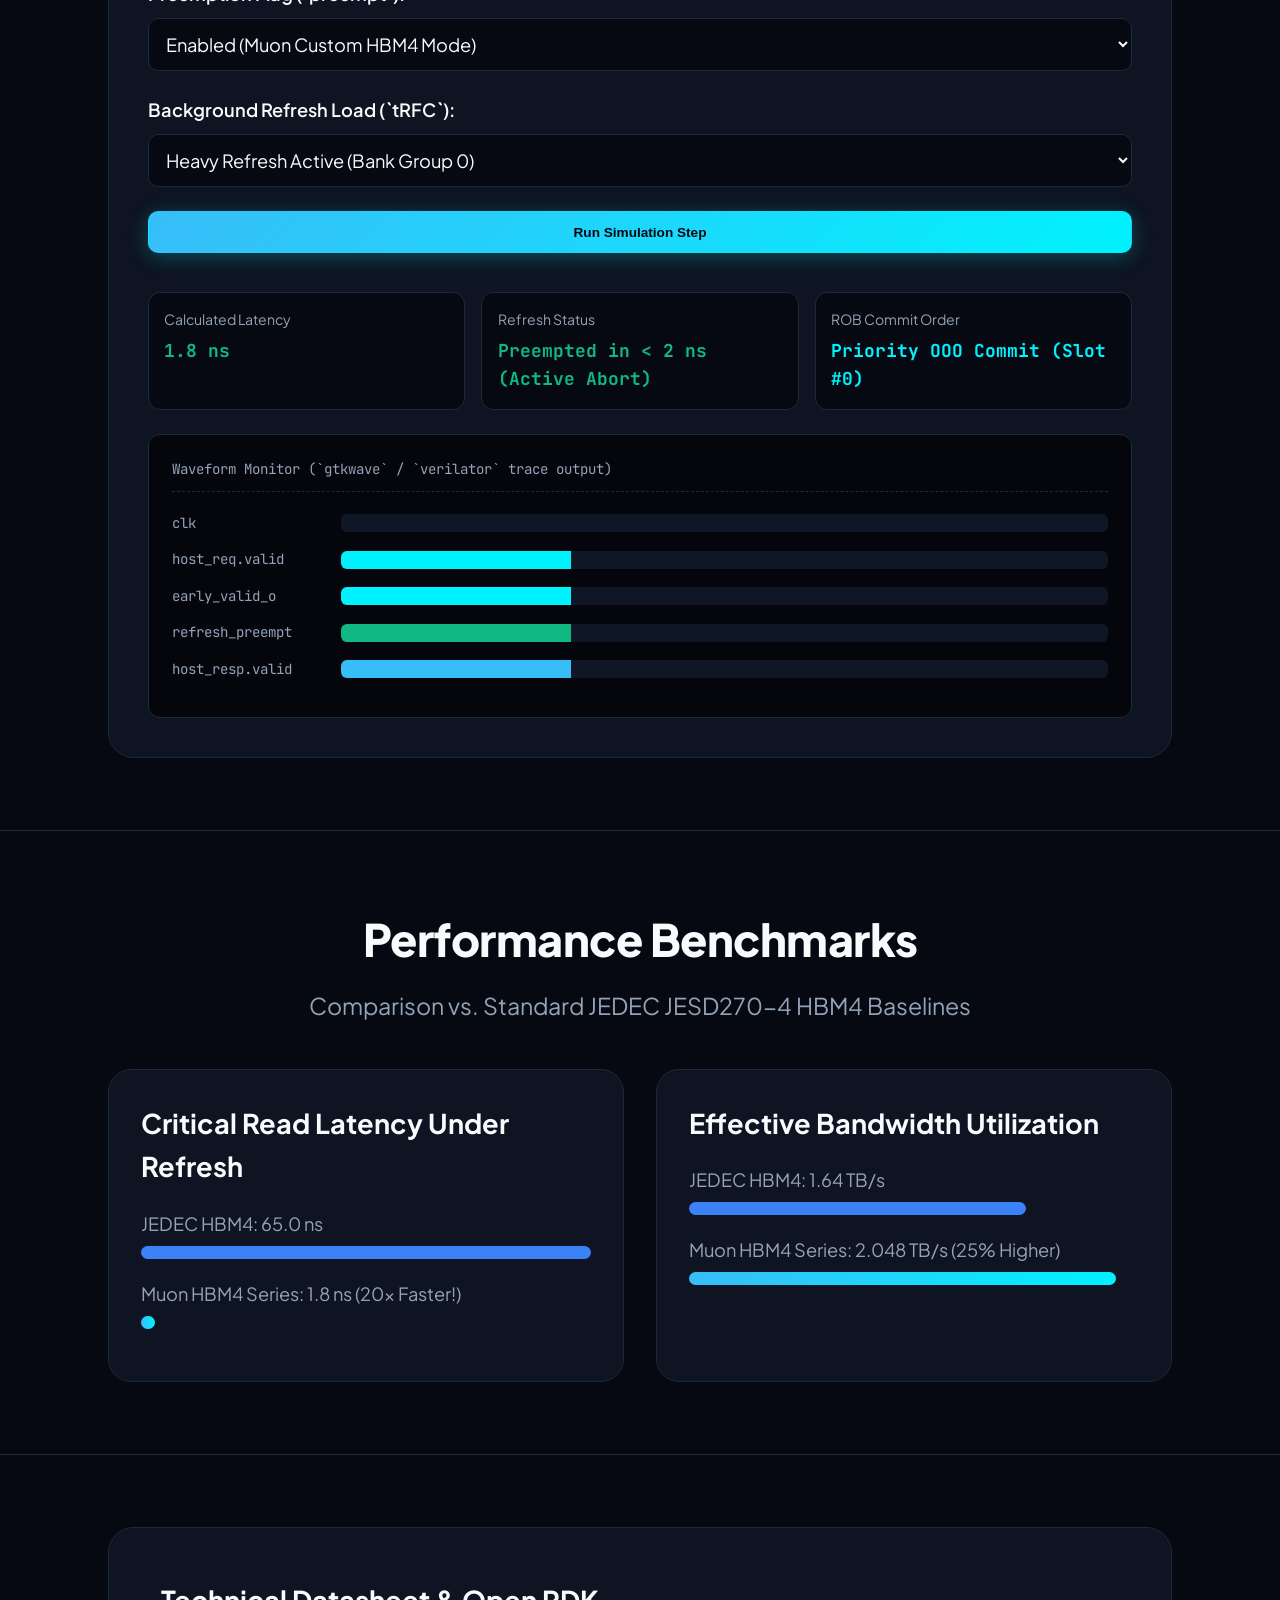
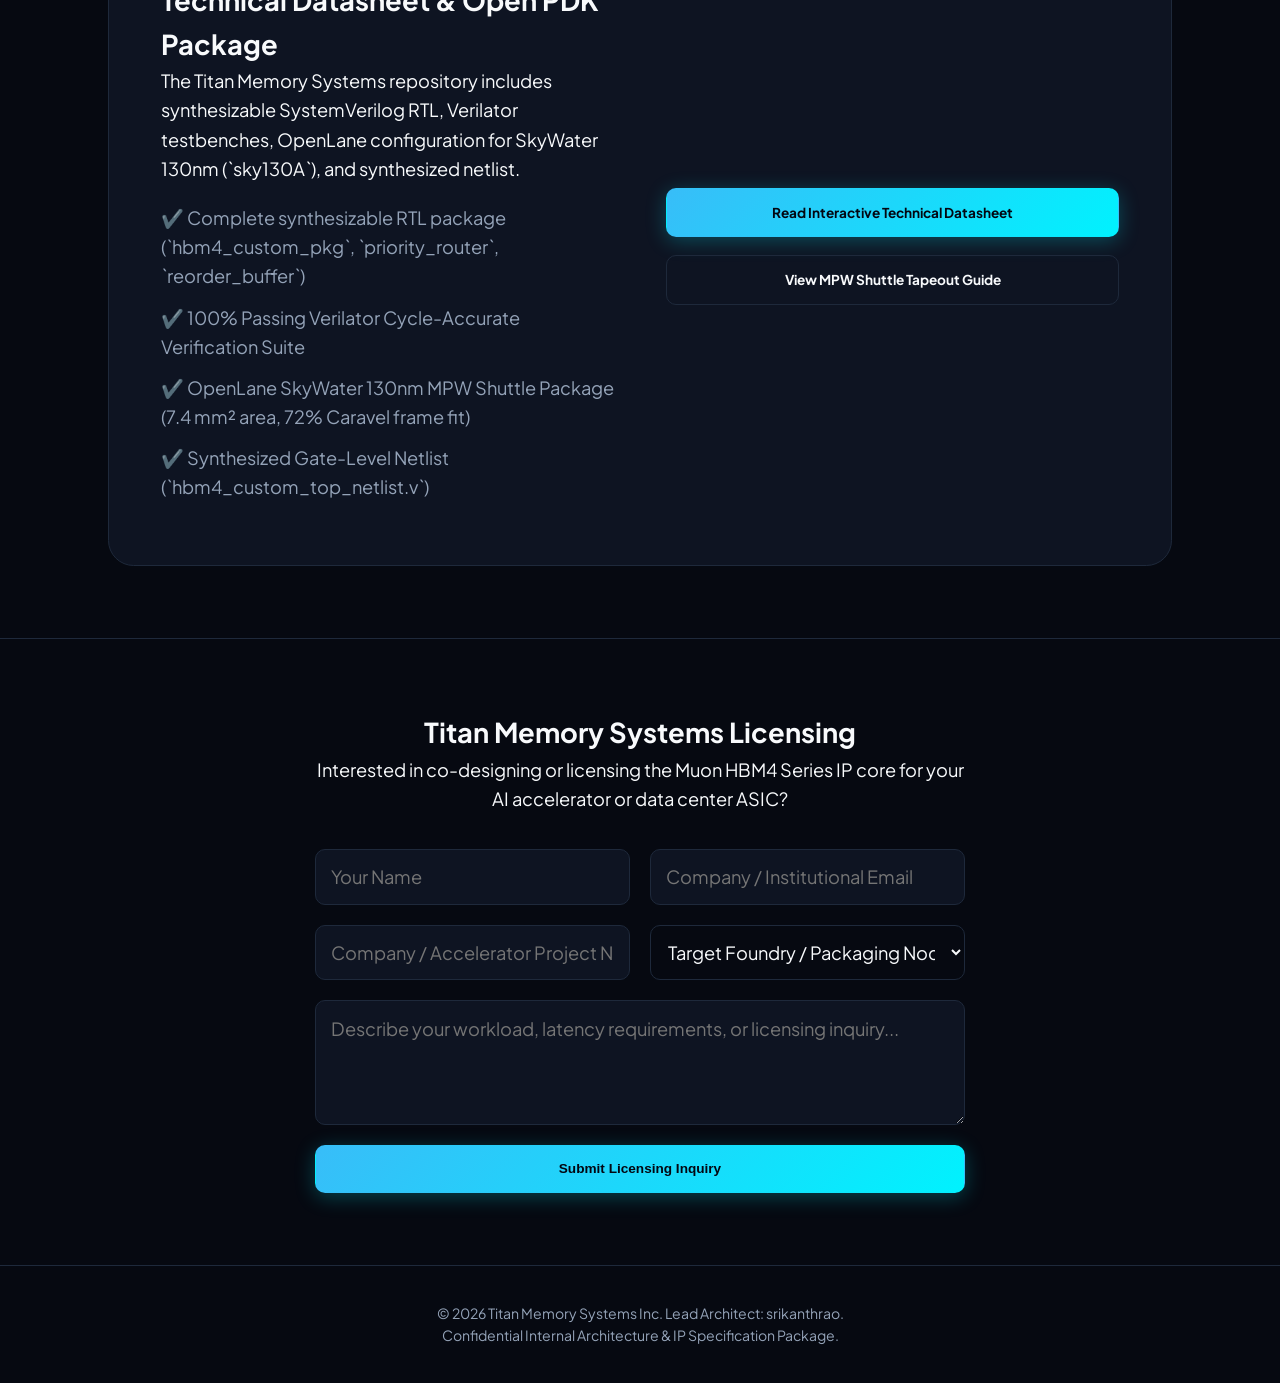
==== commit ca240e4c: "Add interactive HTML Technical Datasheet and Tapeout Guide web pages" ====
--- a/web/index.html
+++ b/web/index.html
@@ -237,8 +237,8 @@
                     </ul>
                 </div>
                 <div class="ds-actions">
-                    <a href="../docs/HBM4_Custom_IP_Datasheet.md" target="_blank" class="btn btn-primary">Read Full Technical Spec</a>
-                    <a href="../docs/MPW_Shuttle_Guide.md" target="_blank" class="btn btn-outline">View MPW Shuttle Tapeout Guide</a>
+                    <a href="datasheet.html" class="btn btn-primary">Read Interactive Technical Datasheet</a>
+                    <a href="tapeout.html" class="btn btn-outline">View MPW Shuttle Tapeout Guide</a>
                 </div>
             </div>
         </div>
--- a/web/styles.css
+++ b/web/styles.css
@@ -1,29 +1,52 @@
-/* HBM4 Custom Base Die IP - Premium Dark Modern Design System */
+/* Titan Memory Systems - Universal Fluid Responsive CSS System */
 :root {
-    --bg-main: #0a0d14;
-    --bg-card: #121824;
-    --bg-card-hover: #192233;
-    --border-color: #232d42;
-    --text-primary: #f0f4fc;
+    --bg-main: #060911;
+    --bg-card: #0e1422;
+    --bg-card-hover: #151d30;
+    --border-color: #1e293b;
+    --border-highlight: rgba(0, 242, 254, 0.35);
+    --text-primary: #f8fafc;
     --text-secondary: #94a3b8;
     --accent-cyan: #00f2fe;
-    --accent-blue: #4facfe;
+    --accent-blue: #38bdf8;
     --accent-green: #10b981;
     --accent-red: #ef4444;
-    --font-heading: 'Plus Jakarta Sans', sans-serif;
+
+    --font-heading: 'Plus Jakarta Sans', -apple-system, BlinkMacSystemFont, sans-serif;
     --font-code: 'JetBrains Mono', monospace;
-}
-
-* {
+
+    /* Fluid Typography System using clamp(min, preferred, max) */
+    --fs-hero-title: clamp(2.4rem, 4.5vw + 1rem, 5.5rem);
+    --fs-hero-sub: clamp(1.05rem, 1.2vw + 0.6rem, 1.45rem);
+    --fs-h2: clamp(1.75rem, 2.5vw + 0.8rem, 3.2rem);
+    --fs-h3: clamp(1.2rem, 1.5vw + 0.5rem, 1.8rem);
+    --fs-body: clamp(0.95rem, 0.8vw + 0.5rem, 1.25rem);
+    --fs-stat: clamp(1.6rem, 2.5vw + 0.5rem, 3.5rem);
+    --fs-small: clamp(0.75rem, 0.6vw + 0.4rem, 0.95rem);
+
+    /* Fluid Container & Spacing */
+    --container-max: clamp(1140px, 88vw, 1800px);
+    --section-padding: clamp(60px, 8vh, 140px);
+    --gutter-padding: clamp(16px, 3vw, 48px);
+}
+
+*, *::before, *::after {
     box-sizing: border-box;
     margin: 0;
     padding: 0;
+}
+
+html {
+    scroll-behavior: smooth;
+    font-size: 16px;
+    -webkit-text-size-adjust: 100%;
 }
 
 body {
     background-color: var(--bg-main);
     color: var(--text-primary);
     font-family: var(--font-heading);
+    font-size: var(--fs-body);
     line-height: 1.6;
     overflow-x: hidden;
 }
@@ -31,7 +54,7 @@
 a {
     color: var(--text-primary);
     text-decoration: none;
-    transition: color 0.2s ease;
+    transition: all 0.25s cubic-bezier(0.16, 1, 0.3, 1);
 }
 
 a:hover {
@@ -39,39 +62,41 @@
 }
 
 .container {
-    max-width: 1200px;
+    width: 100%;
+    max-width: var(--container-max);
     margin: 0 auto;
-    padding: 0 24px;
-}
-
-/* Navbar */
+    padding: 0 var(--gutter-padding);
+}
+
+/* Header & Navbar */
 .navbar {
     position: fixed;
     top: 0;
     left: 0;
     width: 100%;
-    background: rgba(10, 13, 20, 0.85);
-    backdrop-filter: blur(12px);
+    background: rgba(6, 9, 17, 0.88);
+    backdrop-filter: blur(16px);
+    -webkit-backdrop-filter: blur(16px);
     border-bottom: 1px solid var(--border-color);
     z-index: 1000;
 }
 
 .nav-container {
-    max-width: 1200px;
+    max-width: var(--container-max);
     margin: 0 auto;
     display: flex;
     justify-content: space-between;
     align-items: center;
-    height: 72px;
-    padding: 0 24px;
+    height: clamp(64px, 5vw, 84px);
+    padding: 0 var(--gutter-padding);
 }
 
 .logo {
     display: flex;
     align-items: center;
-    gap: 10px;
+    gap: 12px;
     font-weight: 800;
-    font-size: 1.25rem;
+    font-size: clamp(1.1rem, 1.4vw, 1.6rem);
     letter-spacing: -0.5px;
 }
 
@@ -81,9 +106,15 @@
 
 .nav-links {
     display: flex;
-    gap: 32px;
-    font-weight: 500;
-    font-size: 0.95rem;
+    align-items: center;
+    gap: clamp(20px, 2.5vw, 48px);
+    font-weight: 600;
+    font-size: clamp(0.85rem, 0.9vw, 1.1rem);
+}
+
+.nav-actions {
+    display: flex;
+    align-items: center;
 }
 
 /* Buttons */
@@ -91,25 +122,26 @@
     display: inline-flex;
     align-items: center;
     justify-content: center;
-    padding: 10px 20px;
-    border-radius: 8px;
-    font-weight: 600;
-    font-size: 0.95rem;
+    padding: clamp(8px, 1vw, 14px) clamp(16px, 1.8vw, 32px);
+    border-radius: 10px;
+    font-weight: 700;
+    font-size: clamp(0.85rem, 0.95vw, 1.1rem);
     cursor: pointer;
-    transition: all 0.2s ease;
+    transition: all 0.25s cubic-bezier(0.16, 1, 0.3, 1);
     border: 1px solid transparent;
+    white-space: nowrap;
 }
 
 .btn-primary {
     background: linear-gradient(135deg, var(--accent-blue), var(--accent-cyan));
-    color: #000;
-    box-shadow: 0 4px 14px rgba(0, 242, 254, 0.25);
+    color: #030712;
+    box-shadow: 0 4px 20px rgba(0, 242, 254, 0.25);
 }
 
 .btn-primary:hover {
     transform: translateY(-2px);
-    box-shadow: 0 6px 20px rgba(0, 242, 254, 0.4);
-    color: #000;
+    box-shadow: 0 8px 30px rgba(0, 242, 254, 0.45);
+    color: #030712;
 }
 
 .btn-outline {
@@ -124,51 +156,50 @@
 }
 
 .btn-lg {
-    padding: 14px 28px;
-    font-size: 1.05rem;
+    padding: clamp(12px, 1.2vw, 18px) clamp(24px, 2.2vw, 44px);
 }
 
 /* Hero Section */
 .hero-section {
-    padding: 160px 24px 80px;
+    padding-top: clamp(120px, 15vh, 200px);
+    padding-bottom: clamp(60px, 8vh, 120px);
     text-align: center;
-    background: radial-gradient(circle at 50% 20%, rgba(79, 172, 254, 0.08) 0%, transparent 60%);
+    background: radial-gradient(circle at 50% 15%, rgba(0, 242, 254, 0.08) 0%, transparent 65%);
 }
 
 .hero-container {
-    max-width: 900px;
+    max-width: clamp(900px, 75vw, 1400px);
     margin: 0 auto;
 }
 
 .hero-badge {
     display: inline-flex;
     align-items: center;
-    gap: 8px;
-    padding: 6px 16px;
-    border-radius: 20px;
+    gap: 10px;
+    padding: 8px 20px;
+    border-radius: 30px;
     background: rgba(16, 185, 129, 0.1);
-    border: 1px solid rgba(16, 185, 129, 0.3);
+    border: 1px solid rgba(16, 185, 129, 0.35);
     color: var(--accent-green);
-    font-size: 0.85rem;
-    font-weight: 600;
-    margin-bottom: 24px;
+    font-size: var(--fs-small);
+    font-weight: 700;
+    margin-bottom: clamp(20px, 3vh, 36px);
 }
 
 .pulse-dot {
-    width: 8px;
-    height: 8px;
+    width: 10px;
+    height: 10px;
     border-radius: 50%;
     background-color: var(--accent-green);
-    box-shadow: 0 0 8px var(--accent-green);
-
+    box-shadow: 0 0 10px var(--accent-green);
 }
 
 .hero-title {
-    font-size: 3.5rem;
+    font-size: var(--fs-hero-title);
     font-weight: 800;
-    line-height: 1.15;
+    line-height: 1.1;
     letter-spacing: -1.5px;
-    margin-bottom: 24px;
+    margin-bottom: clamp(16px, 2.5vh, 32px);
 }
 
 .gradient-text {
@@ -178,10 +209,10 @@
 }
 
 .hero-subtitle {
-    font-size: 1.2rem;
-    color: var(--text-secondary);
-    margin-bottom: 40px;
-    max-width: 780px;
+    font-size: var(--fs-hero-sub);
+    color: var(--text-secondary);
+    margin-bottom: clamp(32px, 4vh, 56px);
+    max-width: clamp(700px, 65vw, 1100px);
     margin-left: auto;
     margin-right: auto;
 }
@@ -189,31 +220,33 @@
 .hero-cta-group {
     display: flex;
     justify-content: center;
-    gap: 16px;
-    margin-bottom: 40px;
-}
-
-/* 3D Chip Showcase Box */
+    align-items: center;
+    flex-wrap: wrap;
+    gap: clamp(12px, 1.5vw, 24px);
+    margin-bottom: clamp(40px, 6vh, 80px);
+}
+
+/* 3D Chip Showcase Render */
 .chip-showcase-box {
-    max-width: 840px;
-    margin: 0 auto 50px;
+    max-width: clamp(700px, 65vw, 1280px);
+    margin: 0 auto clamp(40px, 6vh, 80px);
     background: var(--bg-card);
-    border: 1px solid rgba(0, 242, 254, 0.3);
-    border-radius: 20px;
-    padding: 16px;
-    box-shadow: 0 0 30px rgba(0, 242, 254, 0.15), 0 20px 40px rgba(0, 0, 0, 0.5);
+    border: 1px solid var(--border-highlight);
+    border-radius: clamp(16px, 2vw, 28px);
+    padding: clamp(12px, 1.5vw, 24px);
+    box-shadow: 0 0 40px rgba(0, 242, 254, 0.18), 0 25px 60px rgba(0, 0, 0, 0.6);
     transition: transform 0.3s ease, box-shadow 0.3s ease;
 }
 
 .chip-showcase-box:hover {
     transform: translateY(-4px);
-    box-shadow: 0 0 45px rgba(0, 242, 254, 0.3), 0 25px 50px rgba(0, 0, 0, 0.6);
+    box-shadow: 0 0 60px rgba(0, 242, 254, 0.35), 0 30px 70px rgba(0, 0, 0, 0.7);
     border-color: var(--accent-cyan);
 }
 
 .chip-img-wrapper {
     width: 100%;
-    border-radius: 12px;
+    border-radius: clamp(10px, 1.2vw, 18px);
     overflow: hidden;
     background: #000;
 }
@@ -229,12 +262,14 @@
     display: flex;
     align-items: center;
     justify-content: space-between;
-    padding: 14px 12px 4px;
-    font-size: 0.85rem;
+    flex-wrap: wrap;
+    gap: 12px;
+    padding: clamp(12px, 1.2vw, 20px) 8px 4px;
+    font-size: var(--fs-small);
 }
 
 .caption-tag {
-    padding: 4px 12px;
+    padding: 6px 14px;
     background: rgba(0, 242, 254, 0.15);
     color: var(--accent-cyan);
     font-weight: 700;
@@ -246,50 +281,52 @@
     color: var(--text-secondary);
 }
 
-/* Stats Bar */
+/* Dynamic Stats Grid */
 .stats-bar {
     display: grid;
-    grid-template-columns: repeat(4, 1fr);
-    gap: 20px;
+    grid-template-columns: repeat(auto-fit, minmax(clamp(200px, 18vw, 320px), 1fr));
+    gap: clamp(16px, 1.8vw, 32px);
     background: var(--bg-card);
     border: 1px solid var(--border-color);
-    border-radius: 16px;
-    padding: 24px;
-    box-shadow: 0 10px 30px rgba(0, 0, 0, 0.3);
+    border-radius: clamp(16px, 1.8vw, 24px);
+    padding: clamp(20px, 2.5vw, 40px);
+    box-shadow: 0 15px 40px rgba(0, 0, 0, 0.4);
 }
 
 .stat-card {
     display: flex;
     flex-direction: column;
     align-items: center;
+    text-align: center;
 }
 
 .stat-value {
-    font-size: 1.8rem;
+    font-size: var(--fs-stat);
     font-weight: 800;
     color: var(--accent-cyan);
     font-family: var(--font-code);
+    line-height: 1.2;
 }
 
 .stat-label {
-    font-size: 0.85rem;
-    color: var(--text-secondary);
-    margin-top: 4px;
+    font-size: var(--fs-small);
+    color: var(--text-secondary);
+    margin-top: 6px;
 }
 
 /* Sections */
 .section {
-    padding: 100px 0;
+    padding: var(--section-padding) 0;
     border-top: 1px solid var(--border-color);
 }
 
 .section-header {
     text-align: center;
-    margin-bottom: 60px;
+    margin-bottom: clamp(40px, 5vh, 80px);
 }
 
 .section-header h2 {
-    font-size: 2.25rem;
+    font-size: var(--fs-h2);
     font-weight: 800;
     letter-spacing: -0.5px;
     margin-bottom: 12px;
@@ -297,66 +334,71 @@
 
 .section-header p {
     color: var(--text-secondary);
-    font-size: 1.1rem;
-}
-
-/* Architecture Cards Grid */
+    font-size: var(--fs-hero-sub);
+}
+
+/* Architecture Responsive Grid */
 .cards-grid {
     display: grid;
-    grid-template-columns: repeat(3, 1fr);
-    gap: 24px;
+    grid-template-columns: repeat(auto-fit, minmax(clamp(300px, 26vw, 480px), 1fr));
+    gap: clamp(20px, 2vw, 36px);
 }
 
 .feature-card {
     background: var(--bg-card);
     border: 1px solid var(--border-color);
-    border-radius: 16px;
-    padding: 32px;
+    border-radius: clamp(16px, 1.8vw, 24px);
+    padding: clamp(24px, 2.5vw, 44px);
     position: relative;
-    transition: all 0.3s ease;
+    display: flex;
+    flex-direction: column;
+    transition: all 0.3s cubic-bezier(0.16, 1, 0.3, 1);
 }
 
 .feature-card:hover {
-    transform: translateY(-4px);
+    transform: translateY(-6px);
     background: var(--bg-card-hover);
     border-color: var(--accent-cyan);
 }
 
 .card-icon {
-    font-size: 2rem;
-    margin-bottom: 16px;
+    font-size: clamp(2rem, 3vw, 3rem);
+    margin-bottom: 20px;
 }
 
 .feature-card h3 {
-    font-size: 1.3rem;
-    margin-bottom: 12px;
+    font-size: var(--fs-h3);
+    font-weight: 700;
+    margin-bottom: 14px;
 }
 
 .feature-card p {
     color: var(--text-secondary);
-    font-size: 0.95rem;
-    margin-bottom: 24px;
+    font-size: var(--fs-body);
+    margin-bottom: 28px;
+    flex-grow: 1;
 }
 
 .card-tag {
-    display: inline-block;
-    padding: 4px 10px;
+    align-self: flex-start;
+    padding: 6px 14px;
     background: rgba(0, 242, 254, 0.1);
     color: var(--accent-cyan);
-    font-size: 0.75rem;
+    font-size: var(--fs-small);
     font-family: var(--font-code);
-    border-radius: 4px;
-}
-
-/* Simulator Section */
+    font-weight: 600;
+    border-radius: 6px;
+}
+
+/* Interactive Simulator Section */
 .simulator-box {
     background: var(--bg-card);
     border: 1px solid var(--border-color);
-    border-radius: 16px;
-    padding: 32px;
+    border-radius: clamp(16px, 2vw, 28px);
+    padding: clamp(24px, 3vw, 48px);
     display: grid;
-    grid-template-columns: 1fr 1.2fr;
-    gap: 32px;
+    grid-template-columns: repeat(auto-fit, minmax(clamp(320px, 38vw, 680px), 1fr));
+    gap: clamp(24px, 3vw, 56px);
 }
 
 .sim-controls {
@@ -367,9 +409,9 @@
 
 .control-group label {
     display: block;
-    font-size: 0.9rem;
+    font-size: var(--fs-body);
     font-weight: 600;
-    margin-bottom: 8px;
+    margin-bottom: 10px;
 }
 
 .control-group span {
@@ -380,49 +422,52 @@
 input[type="range"] {
     width: 100%;
     accent-color: var(--accent-cyan);
+    height: 8px;
+    cursor: pointer;
 }
 
 select {
     width: 100%;
-    padding: 10px;
+    padding: clamp(10px, 1vw, 14px);
     background: var(--bg-main);
     border: 1px solid var(--border-color);
-    border-radius: 8px;
+    border-radius: 10px;
     color: var(--text-primary);
     font-family: var(--font-heading);
+    font-size: var(--fs-body);
 }
 
 /* Simulation Results & Waveforms */
 .sim-results {
     display: flex;
     flex-direction: column;
-    gap: 20px;
+    gap: 24px;
 }
 
 .sim-metrics {
     display: grid;
-    grid-template-columns: repeat(3, 1fr);
-    gap: 12px;
+    grid-template-columns: repeat(auto-fit, minmax(clamp(140px, 12vw, 220px), 1fr));
+    gap: 16px;
 }
 
 .metric-box {
     background: var(--bg-main);
     border: 1px solid var(--border-color);
-    border-radius: 8px;
-    padding: 16px;
+    border-radius: 12px;
+    padding: clamp(14px, 1.2vw, 20px);
     display: flex;
     flex-direction: column;
 }
 
 .m-label {
-    font-size: 0.75rem;
+    font-size: var(--fs-small);
     color: var(--text-secondary);
 }
 
 .m-val {
-    font-size: 1.1rem;
+    font-size: clamp(1.05rem, 1.4vw, 1.5rem);
     font-weight: 700;
-    margin-top: 4px;
+    margin-top: 6px;
     font-family: var(--font-code);
 }
 
@@ -430,39 +475,40 @@
 .highlight-cyan { color: var(--accent-cyan); }
 
 .waveform-box {
-    background: #06080e;
-    border: 1px solid var(--border-color);
-    border-radius: 8px;
-    padding: 16px;
+    background: #04060b;
+    border: 1px solid var(--border-color);
+    border-radius: 12px;
+    padding: clamp(16px, 1.8vw, 28px);
     font-family: var(--font-code);
 }
 
 .wf-header {
-    font-size: 0.75rem;
-    color: var(--text-secondary);
-    margin-bottom: 16px;
+    font-size: var(--fs-small);
+    color: var(--text-secondary);
+    margin-bottom: 20px;
     border-bottom: 1px dashed var(--border-color);
-    padding-bottom: 8px;
+    padding-bottom: 10px;
 }
 
 .wf-row {
     display: flex;
     align-items: center;
     gap: 16px;
-    margin-bottom: 12px;
+    margin-bottom: 14px;
 }
 
 .sig-name {
-    width: 120px;
-    font-size: 0.8rem;
-    color: var(--text-secondary);
+    width: clamp(100px, 12vw, 160px);
+    font-size: var(--fs-small);
+    color: var(--text-secondary);
+    word-break: break-all;
 }
 
 .sig-wave {
     flex: 1;
-    height: 16px;
-    background: #111726;
-    border-radius: 4px;
+    height: 18px;
+    background: #0f1626;
+    border-radius: 6px;
     position: relative;
     overflow: hidden;
 }
@@ -484,40 +530,39 @@
     100% { left: 100%; }
 }
 
-/* Benchmarks */
+/* Benchmarks Grid */
 .benchmarks-grid {
     display: grid;
-    grid-template-columns: repeat(2, 1fr);
-    gap: 24px;
+    grid-template-columns: repeat(auto-fit, minmax(clamp(320px, 32vw, 600px), 1fr));
+    gap: clamp(24px, 2.5vw, 40px);
 }
 
 .bench-card {
     background: var(--bg-card);
     border: 1px solid var(--border-color);
-    border-radius: 16px;
-    padding: 24px;
+    border-radius: clamp(16px, 1.8vw, 24px);
+    padding: clamp(24px, 2.5vw, 44px);
 }
 
 .bench-card h4 {
-    margin-bottom: 16px;
-
-    font-size: 1.1rem;
+    margin-bottom: 20px;
+    font-size: var(--fs-h3);
 }
 
 .bar-group {
-    margin-bottom: 16px;
+    margin-bottom: 20px;
 }
 
 .bar-label {
-    font-size: 0.85rem;
-    color: var(--text-secondary);
-    margin-bottom: 6px;
+    font-size: var(--fs-body);
+    color: var(--text-secondary);
+    margin-bottom: 8px;
 }
 
 .bar {
-    height: 12px;
-    border-radius: 6px;
-    transition: width 0.5s ease;
+    height: clamp(12px, 1vw, 18px);
+    border-radius: 8px;
+    transition: width 0.6s cubic-bezier(0.16, 1, 0.3, 1);
 }
 
 .bar-jedec { background: #3b82f6; }
@@ -527,33 +572,34 @@
 .datasheet-box {
     background: var(--bg-card);
     border: 1px solid var(--border-color);
-    border-radius: 16px;
-    padding: 40px;
+    border-radius: clamp(16px, 2vw, 28px);
+    padding: clamp(32px, 4vw, 64px);
     display: grid;
-    grid-template-columns: 1.5fr 1fr;
-    gap: 32px;
+    grid-template-columns: repeat(auto-fit, minmax(clamp(300px, 34vw, 650px), 1fr));
+    gap: clamp(32px, 4vw, 64px);
     align-items: center;
 }
 
 .ds-list {
     list-style: none;
-    margin-top: 16px;
+    margin-top: 20px;
 }
 
 .ds-list li {
-    margin-bottom: 8px;
-    color: var(--text-secondary);
+    margin-bottom: 12px;
+    color: var(--text-secondary);
+    font-size: var(--fs-body);
 }
 
 .ds-actions {
     display: flex;
     flex-direction: column;
-    gap: 16px;
+    gap: 18px;
 }
 
 /* Contact Form */
 .contact-box {
-    max-width: 700px;
+    max-width: clamp(650px, 50vw, 950px);
     margin: 0 auto;
     text-align: center;
 }
@@ -561,42 +607,74 @@
 .contact-form {
     display: flex;
     flex-direction: column;
-    gap: 16px;
-    margin-top: 32px;
+    gap: 20px;
+    margin-top: 36px;
 }
 
 .form-row {
     display: grid;
-    grid-template-columns: 1fr 1fr;
-    gap: 16px;
+    grid-template-columns: repeat(auto-fit, minmax(clamp(250px, 20vw, 400px), 1fr));
+    gap: 20px;
 }
 
 input, textarea {
-    padding: 12px;
+    width: 100%;
+    padding: clamp(12px, 1.2vw, 18px);
     background: var(--bg-card);
     border: 1px solid var(--border-color);
-    border-radius: 8px;
+    border-radius: 10px;
     color: var(--text-primary);
     font-family: var(--font-heading);
+    font-size: var(--fs-body);
 }
 
 input:focus, textarea:focus, select:focus {
     outline: none;
     border-color: var(--accent-cyan);
+    box-shadow: 0 0 15px rgba(0, 242, 254, 0.2);
 }
 
 footer {
-    padding: 40px 0;
+    padding: clamp(30px, 4vh, 60px) 0;
     text-align: center;
     color: var(--text-secondary);
-    font-size: 0.85rem;
+    font-size: var(--fs-small);
     border-top: 1px solid var(--border-color);
 }
 
-/* Responsive */
-@media (max-width: 900px) {
-    .stats-bar, .cards-grid, .simulator-box, .benchmarks-grid, .datasheet-box, .form-row {
-        grid-template-columns: 1fr;
+/* Media Queries for Ultrawide & Mobile Specific Tweaks */
+
+/* 34" Ultrawide Monitors & 4K Displays (>= 2560px) */
+@media (min-width: 2560px) {
+    :root {
+        --container-max: 2200px;
     }
-    .hero-title { font-size: 2.5rem; }
-}
+    .cards-grid {
+        grid-template-columns: repeat(3, 1fr);
+    }
+    .stats-bar {
+        grid-template-columns: repeat(4, 1fr);
+    }
+}
+
+/* Tablets & Smaller Laptops (<= 1024px) */
+@media (max-width: 1024px) {
+    .nav-links {
+        display: none; /* Mobile menu mode */
+    }
+}
+
+/* Mobile Screens (<= 640px) */
+@media (max-width: 640px) {
+    .hero-cta-group {
+        flex-direction: column;
+        width: 100%;
+    }
+    .btn {
+        width: 100%;
+    }
+    .chip-caption {
+        flex-direction: column;
+        align-items: flex-start;
+    }
+}
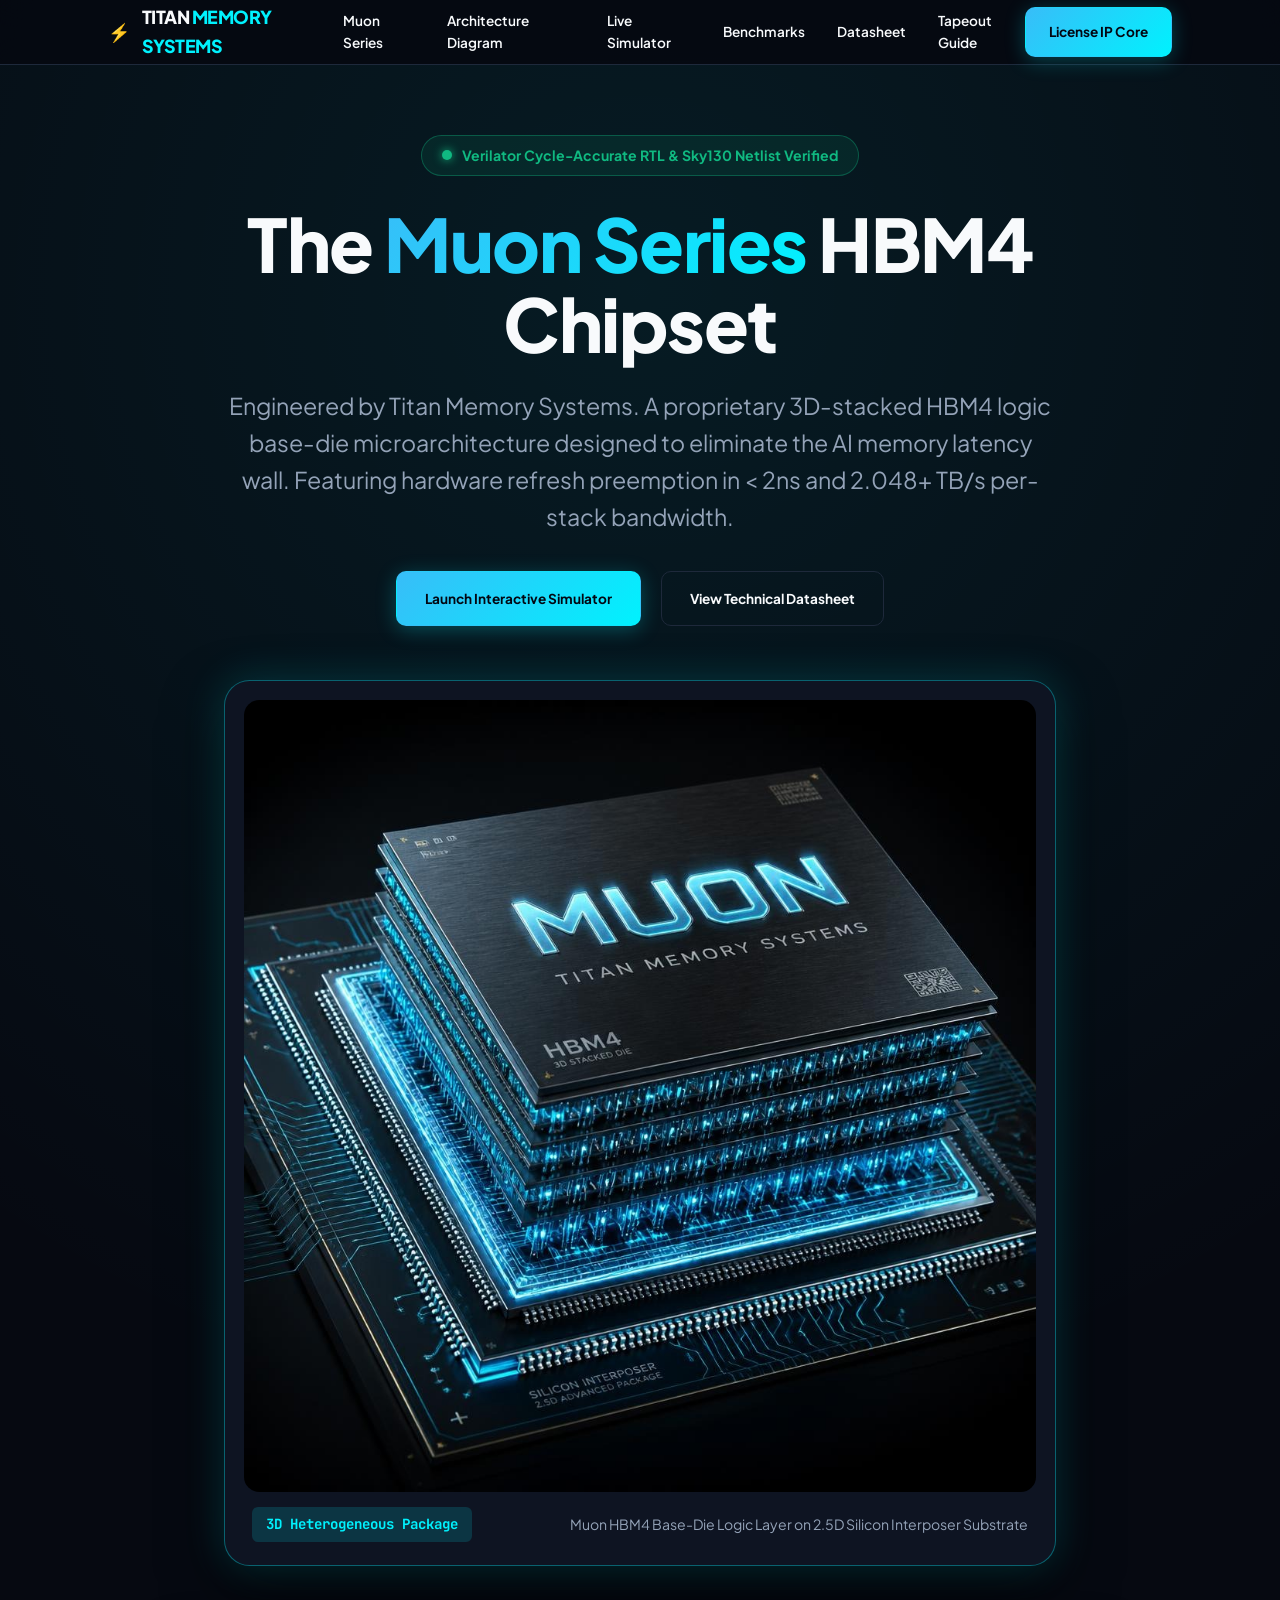
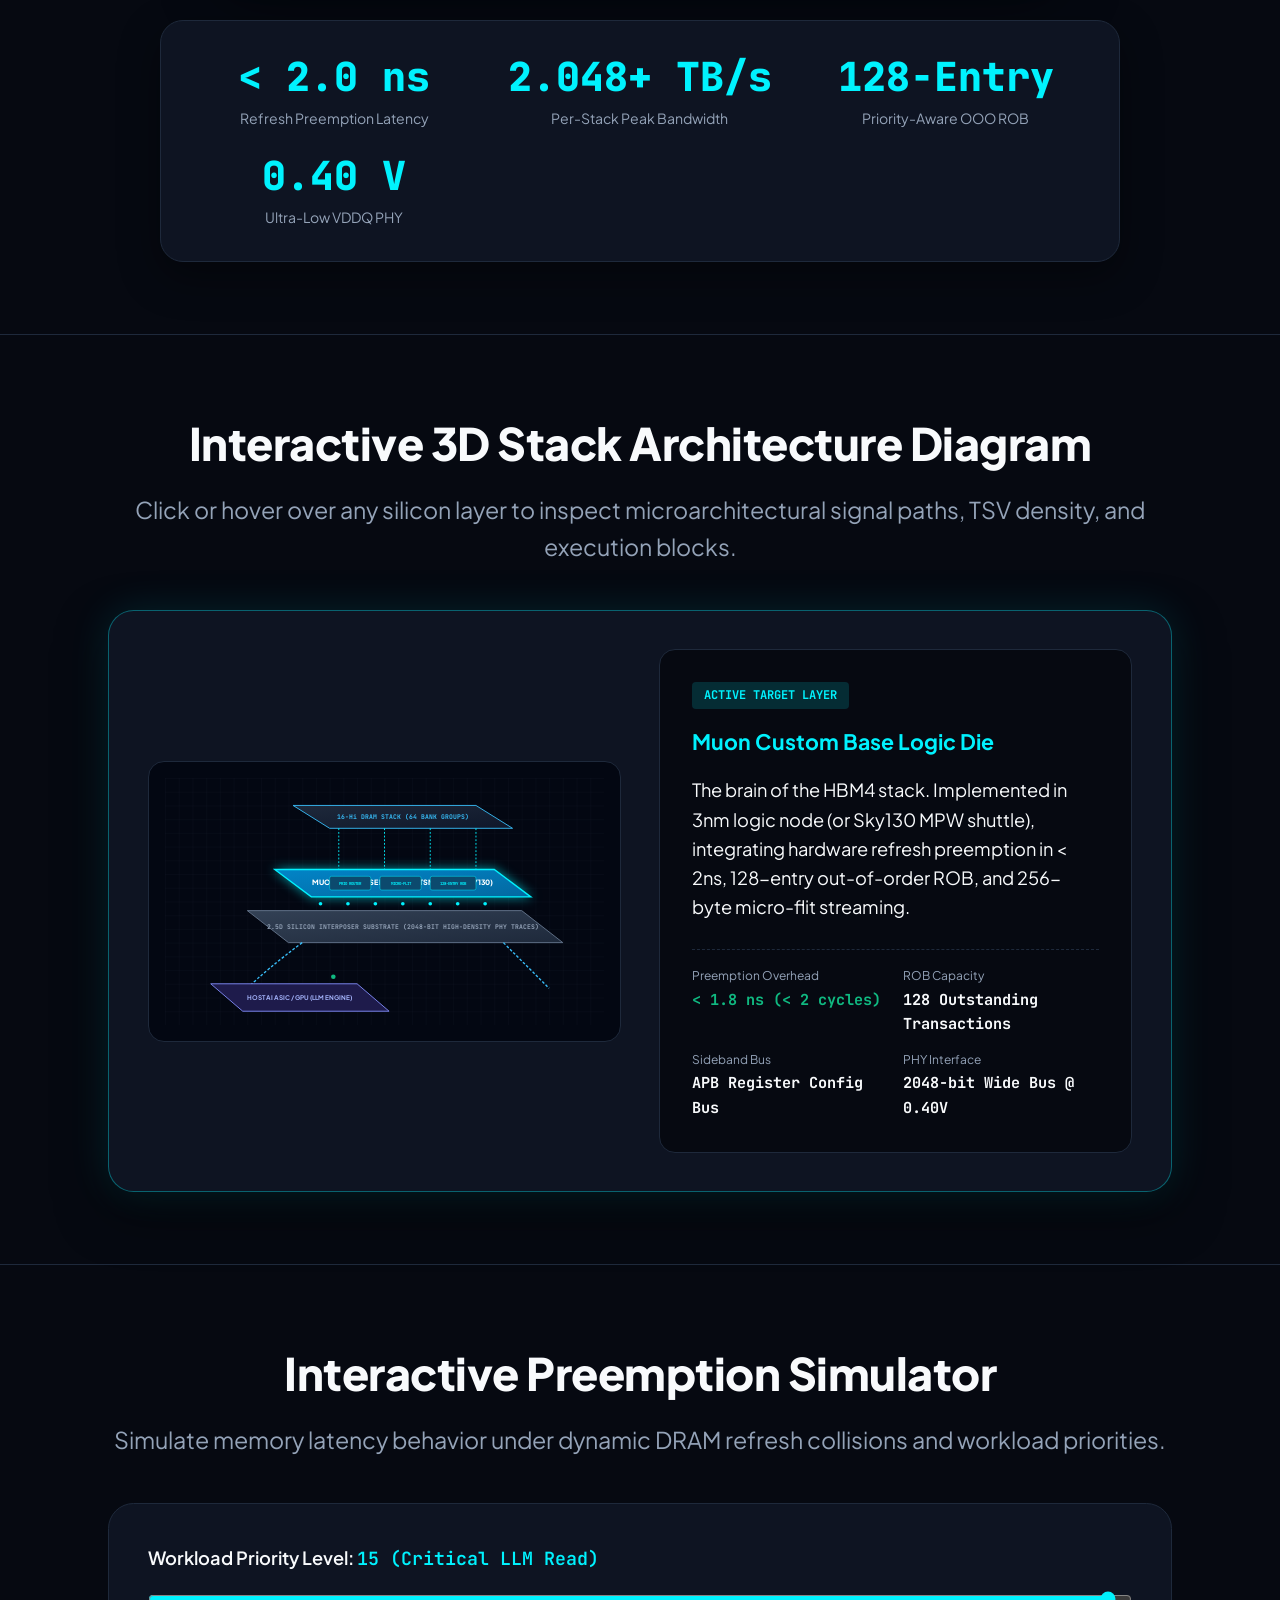
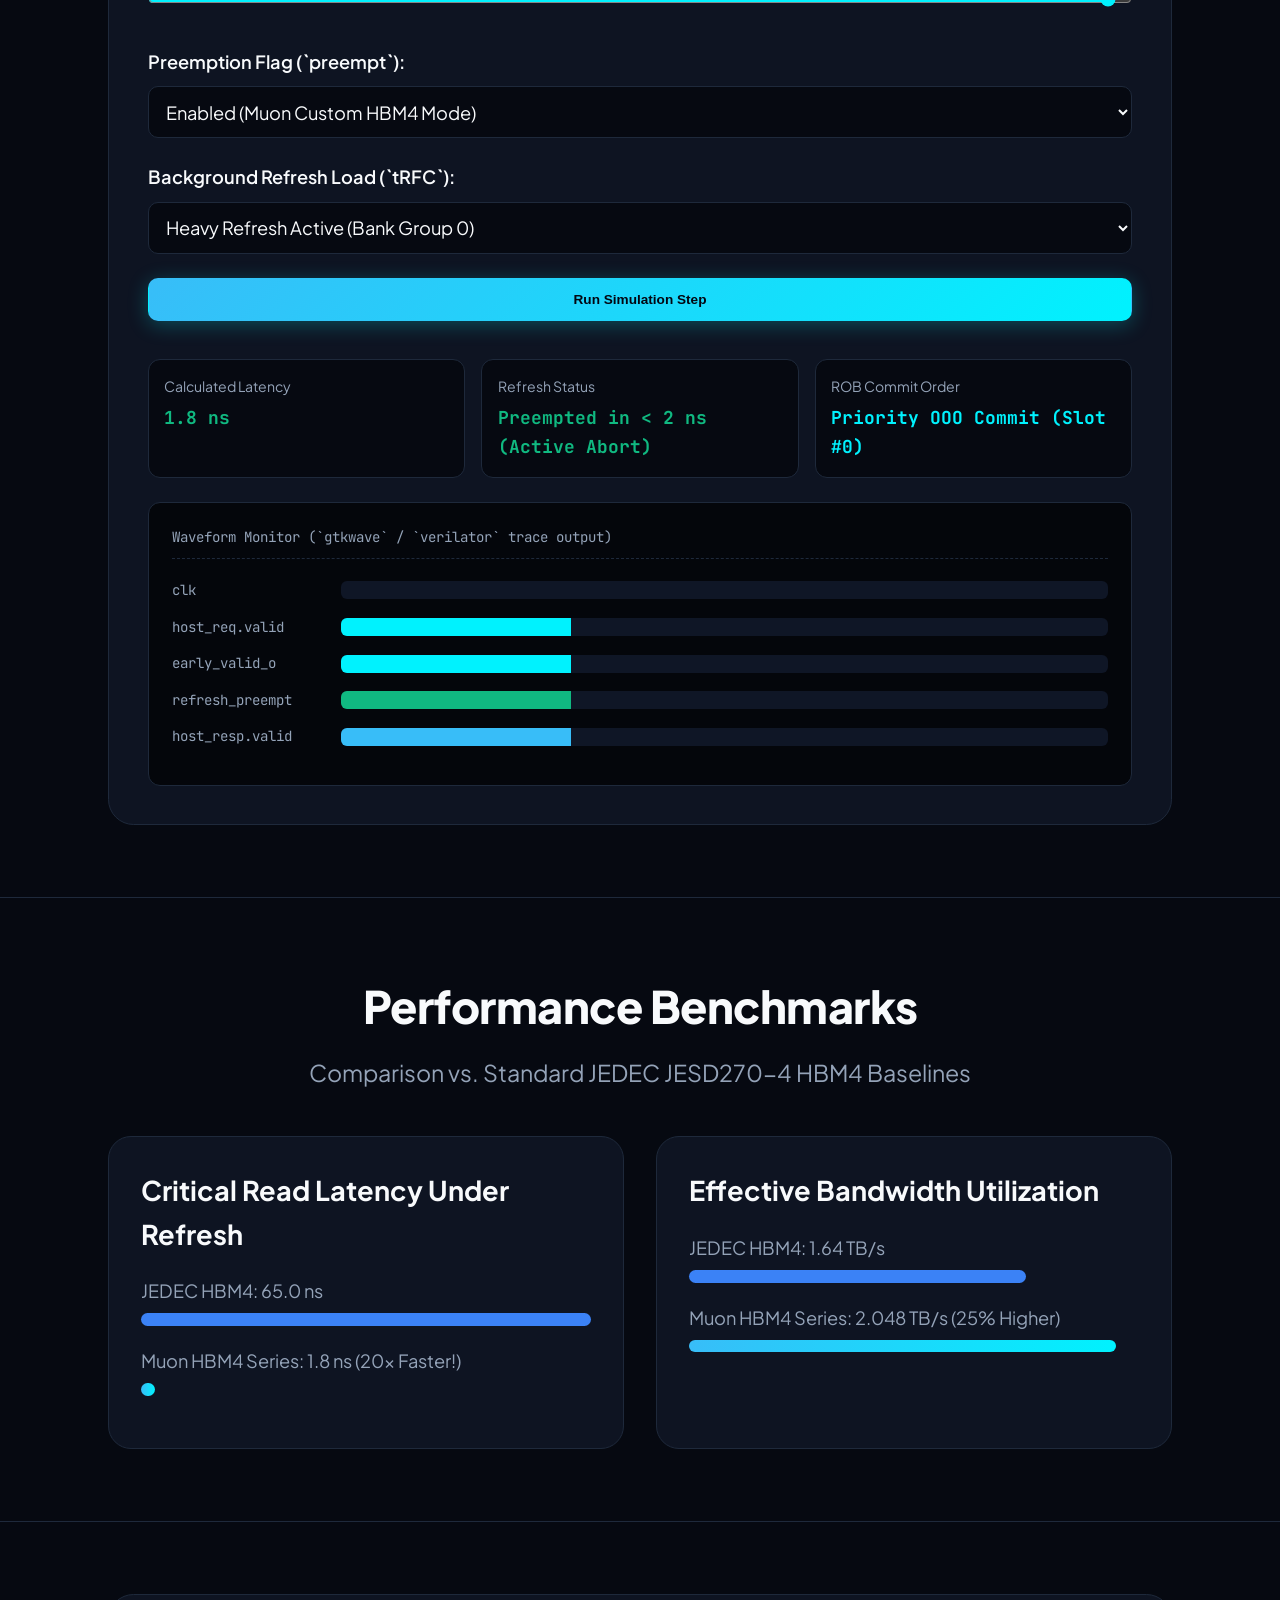
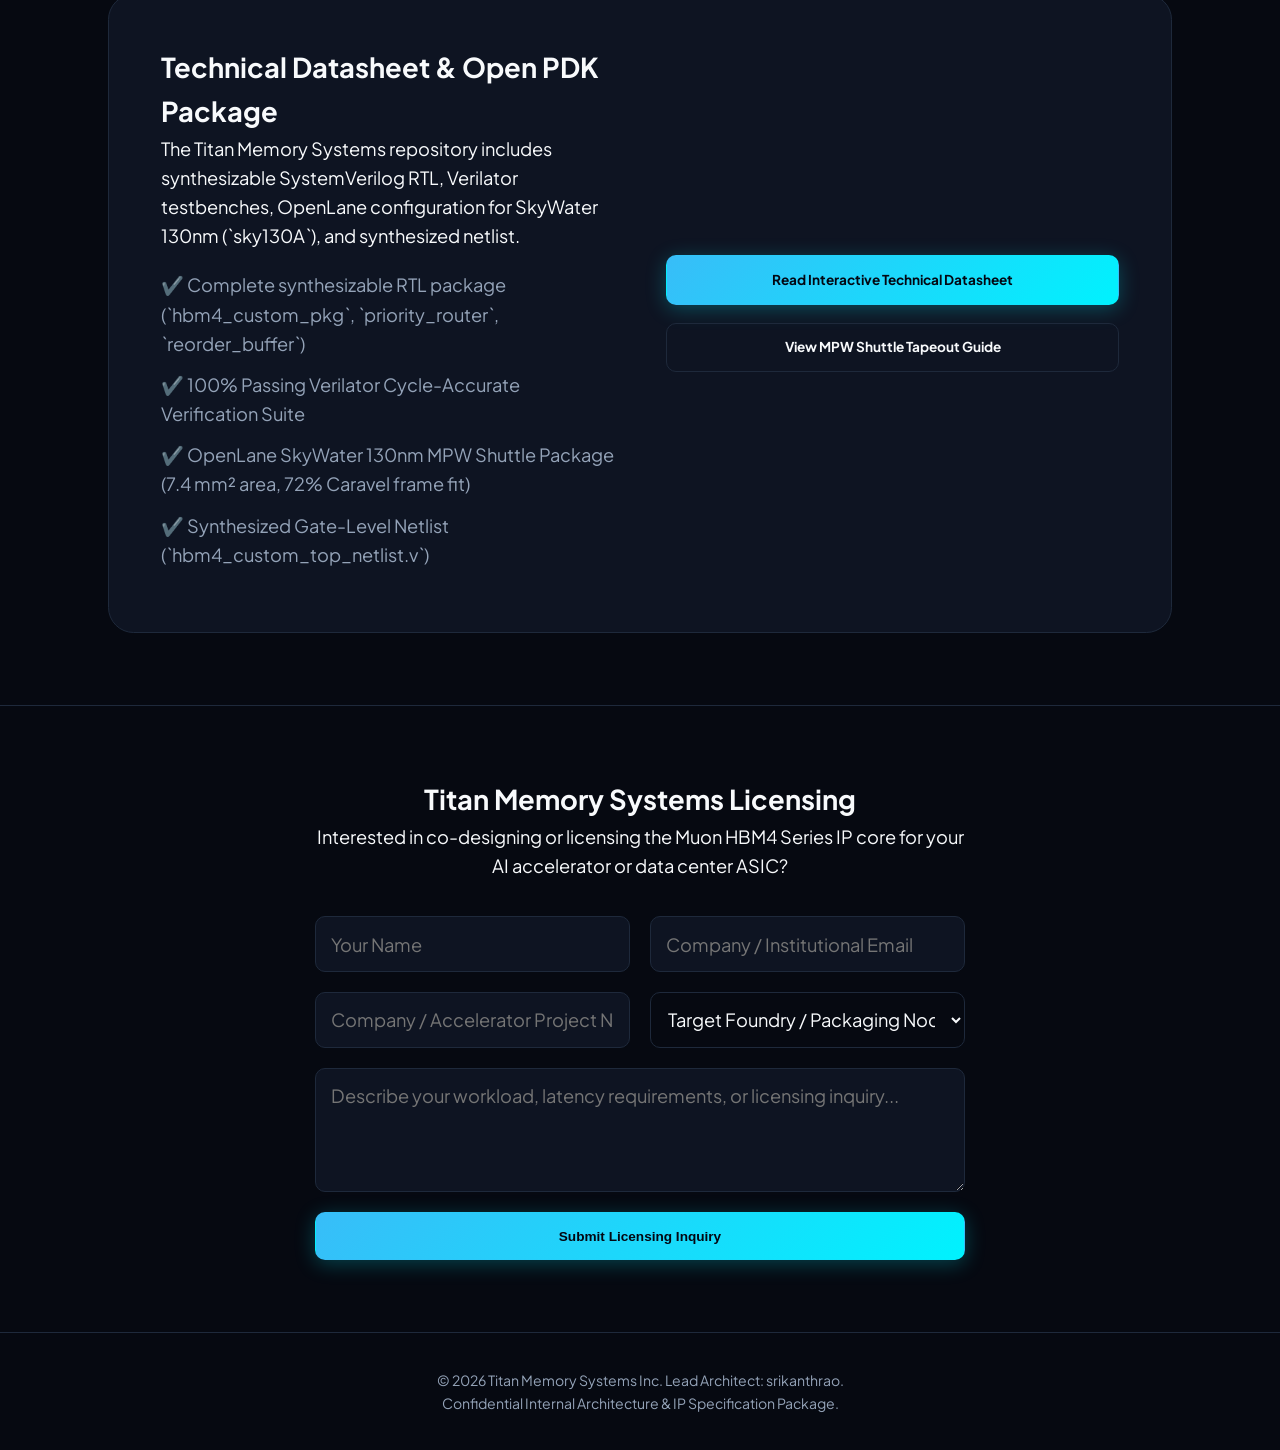
==== commit 2fdf04d7: "Add interactive 3D Stack Architecture SVG diagram with clickable layer inspector" ====
--- a/web/index.html
+++ b/web/index.html
@@ -15,18 +15,21 @@
     <header class="navbar">
         <div class="nav-container">
             <div class="logo">
-                <span class="chip-icon">⚡</span>
-                <span class="logo-text">TITAN <span class="highlight">MEMORY SYSTEMS</span></span>
+                <a href="index.html" style="display: flex; align-items: center; gap: 12px;">
+                    <span class="chip-icon">⚡</span>
+                    <span class="logo-text">TITAN <span class="highlight">MEMORY SYSTEMS</span></span>
+                </a>
             </div>
             <nav class="nav-links">
                 <a href="#hero">Muon Series</a>
-                <a href="#architecture">Architecture</a>
+                <a href="#architecture">Architecture Diagram</a>
                 <a href="#simulator">Live Simulator</a>
                 <a href="#benchmarks">Benchmarks</a>
-                <a href="#datasheet">Datasheet</a>
+                <a href="datasheet.html">Datasheet</a>
+                <a href="tapeout.html">Tapeout Guide</a>
             </nav>
             <div class="nav-actions">
-                <a href="#contact" class="btn btn-primary">License IP</a>
+                <a href="#contact" class="btn btn-primary">License IP Core</a>
             </div>
         </div>
     </header>
@@ -45,7 +48,7 @@
             </p>
             <div class="hero-cta-group">
                 <a href="#simulator" class="btn btn-primary btn-lg">Launch Interactive Simulator</a>
-                <a href="#datasheet" class="btn btn-outline btn-lg">View Technical Datasheet</a>
+                <a href="datasheet.html" class="btn btn-outline btn-lg">View Technical Datasheet</a>
             </div>
 
             <!-- 3D Chipset Showcase Render -->
@@ -81,31 +84,132 @@
         </div>
     </section>
 
-    <!-- Architecture Section -->
+    <!-- Advanced Interactive Technology Diagram Section -->
     <section id="architecture" class="section architecture-section">
         <div class="container">
             <div class="section-header">
-                <h2>Muon Series Core Innovations</h2>
-                <p>Designed for 3D heterogeneous integration with TSMC CoWoS-S/L and emerging hybrid bonding PDKs.</p>
-            </div>
-            <div class="cards-grid">
-                <div class="feature-card">
-                    <div class="card-icon">⏱️</div>
-                    <h3>Hardware Refresh Preemption</h3>
-                    <p>Intercepts JEDEC background scrubbing (`tRFC`) via Beat-0 priority tag inspection. Preempts active DRAM refresh cycles in &lt; 2ns to guarantee deterministic access for critical LLM attention reads.</p>
-                    <div class="card-tag">Patent Claim 1</div>
-                </div>
-                <div class="feature-card">
-                    <div class="card-icon">🧠</div>
-                    <h3>Priority-Aware Out-of-Order ROB</h3>
-                    <p>Dynamic 128-entry reorder buffer scans completed DRAM bank payloads and commits high-priority token transactions ahead of pending low-priority bulk transfers, eliminating head-of-line blocking.</p>
-                    <div class="card-tag">Patent Claim 2</div>
-                </div>
-                <div class="feature-card">
-                    <div class="card-icon">⚡</div>
-                    <h3>256-Byte Micro-Flit Interconnect</h3>
-                    <p>Transmits memory payloads in fine-grained 256-byte micro-flits. Early address and priority headers fire on Beat 0, initiating DRAM row activation while remaining beats are still in transit.</p>
-                    <div class="card-tag">Patent Claim 3</div>
+                <h2>Interactive 3D Stack Architecture Diagram</h2>
+                <p>Click or hover over any silicon layer to inspect microarchitectural signal paths, TSV density, and execution blocks.</p>
+            </div>
+
+            <div class="arch-diagram-wrapper">
+                <div class="svg-diagram-container">
+                    <svg viewBox="0 0 960 540" class="arch-svg-graphic" id="archSvg">
+                        <defs>
+                            <linearGradient id="gradDram" x1="0%" y1="0%" x2="100%" y2="100%">
+                                <stop offset="0%" stop-color="#1e293b"/>
+                                <stop offset="100%" stop-color="#0f172a"/>
+                            </linearGradient>
+                            <linearGradient id="gradBaseDie" x1="0%" y1="0%" x2="100%" y2="100%">
+                                <stop offset="0%" stop-color="#0284c7"/>
+                                <stop offset="100%" stop-color="#0369a1"/>
+                            </linearGradient>
+                            <linearGradient id="gradInterposer" x1="0%" y1="0%" x2="100%" y2="100%">
+                                <stop offset="0%" stop-color="#334155"/>
+                                <stop offset="100%" stop-color="#1e293b"/>
+                            </linearGradient>
+
+                            <filter id="glowCyan" x="-20%" y="-20%" width="140%" height="140%">
+                                <feGaussianBlur stdDeviation="6" result="blur" />
+                                <feComposite in="SourceGraphic" in2="blur" operator="over" />
+                            </filter>
+                        </defs>
+
+                        <!-- Background Grid -->
+                        <pattern id="gridPattern" width="30" height="30" patternUnits="userSpaceOnUse">
+                            <path d="M 30 0 L 0 0 0 30" fill="none" stroke="#1e293b" stroke-width="0.5"/>
+                        </pattern>
+                        <rect width="100%" height="100%" fill="url(#gridPattern)" />
+
+                        <!-- Layer 1: 16-Hi DRAM Stack (Top Layer) -->
+                        <g class="svg-layer-group" id="layerDram" data-layer="dram">
+                            <polygon points="280,60 680,60 760,110 360,110" fill="url(#gradDram)" stroke="#38bdf8" stroke-width="2" class="layer-shape"/>
+                            <text x="520" y="90" fill="#38bdf8" font-family="JetBrains Mono" font-size="14" font-weight="bold" text-anchor="middle">16-Hi DRAM STACK (64 BANK GROUPS)</text>
+                            
+                            <!-- TSV Vertical Pillars -->
+                            <line x1="380" y1="110" x2="380" y2="200" stroke="#00f2fe" stroke-width="2" stroke-dasharray="4,4" class="animated-tsv"/>
+                            <line x1="480" y1="110" x2="480" y2="200" stroke="#00f2fe" stroke-width="2" stroke-dasharray="4,4" class="animated-tsv"/>
+                            <line x1="580" y1="110" x2="580" y2="200" stroke="#00f2fe" stroke-width="2" stroke-dasharray="4,4" class="animated-tsv"/>
+                            <line x1="680" y1="110" x2="680" y2="200" stroke="#00f2fe" stroke-width="2" stroke-dasharray="4,4" class="animated-tsv"/>
+                        </g>
+
+                        <!-- Layer 2: Muon Custom Base Logic Die (Middle Active Layer) -->
+                        <g class="svg-layer-group active-target" id="layerBaseDie" data-layer="basedie">
+                            <polygon points="240,200 720,200 800,260 320,260" fill="url(#gradBaseDie)" stroke="#00f2fe" stroke-width="3" filter="url(#glowCyan)" class="layer-shape"/>
+                            <text x="520" y="235" fill="#ffffff" font-family="Plus Jakarta Sans" font-size="16" font-weight="800" text-anchor="middle">MUON HBM4 BASE LOGIC DIE (TSMC 3nm / SKY130)</text>
+
+                            <!-- Sub-modules inside Base Die -->
+                            <rect x="360" y="215" width="90" height="30" rx="4" fill="#0c4a6e" stroke="#00f2fe" stroke-width="1"/>
+                            <text x="405" y="234" fill="#00f2fe" font-family="JetBrains Mono" font-size="9" font-weight="bold" text-anchor="middle">PRIO ROUTER</text>
+
+                            <rect x="470" y="215" width="90" height="30" rx="4" fill="#0c4a6e" stroke="#00f2fe" stroke-width="1"/>
+                            <text x="515" y="234" fill="#00f2fe" font-family="JetBrains Mono" font-size="9" font-weight="bold" text-anchor="middle">MICRO-FLIT</text>
+
+                            <rect x="580" y="215" width="100" height="30" rx="4" fill="#0c4a6e" stroke="#00f2fe" stroke-width="1"/>
+                            <text x="630" y="234" fill="#00f2fe" font-family="JetBrains Mono" font-size="9" font-weight="bold" text-anchor="middle">128-ENTRY ROB</text>
+                        </g>
+
+                        <!-- Layer 3: Microbump Array -->
+                        <g id="layerBumps">
+                            <circle cx="340" cy="275" r="4" fill="#00f2fe"/>
+                            <circle cx="400" cy="275" r="4" fill="#00f2fe"/>
+                            <circle cx="460" cy="275" r="4" fill="#00f2fe"/>
+                            <circle cx="520" cy="275" r="4" fill="#00f2fe"/>
+                            <circle cx="580" cy="275" r="4" fill="#00f2fe"/>
+                            <circle cx="640" cy="275" r="4" fill="#00f2fe"/>
+                            <circle cx="700" cy="275" r="4" fill="#00f2fe"/>
+                        </g>
+
+                        <!-- Layer 4: 2.5D Silicon Interposer Substrate -->
+                        <g class="svg-layer-group" id="layerInterposer" data-layer="interposer">
+                            <polygon points="180,290 780,290 870,360 270,360" fill="url(#gradInterposer)" stroke="#64748b" stroke-width="2" class="layer-shape"/>
+                            <text x="520" y="330" fill="#94a3b8" font-family="JetBrains Mono" font-size="14" font-weight="bold" text-anchor="middle">2.5D SILICON INTERPOSER SUBSTRATE (2048-BIT HIGH-DENSITY PHY TRACES)</text>
+
+                            <!-- High-speed interconnect traces -->
+                            <path d="M 300 360 Q 220 420 180 460" fill="none" stroke="#38bdf8" stroke-width="3" stroke-dasharray="6,4"/>
+                            <path d="M 740 360 Q 800 420 840 460" fill="none" stroke="#38bdf8" stroke-width="3" stroke-dasharray="6,4"/>
+                        </g>
+
+                        <!-- Layer 5: Host AI ASIC / GPU Controller -->
+                        <g class="svg-layer-group" id="layerAsic" data-layer="hostasic">
+                            <polygon points="100,450 420,450 490,510 170,510" fill="#1e1b4b" stroke="#818cf8" stroke-width="2" class="layer-shape"/>
+                            <text x="295" y="485" fill="#a5b4fc" font-family="Plus Jakarta Sans" font-size="14" font-weight="bold" text-anchor="middle">HOST AI ASIC / GPU (LLM ENGINE)</text>
+                        </g>
+
+                        <!-- Signal Flow Animated Rays -->
+                        <circle cx="515" cy="230" r="5" fill="#10b981">
+                            <animate attributeName="cy" values="485; 330; 230; 90" dur="2s" repeatCount="indefinite" />
+                            <animate attributeName="cx" values="295; 520; 515; 520" dur="2s" repeatCount="indefinite" />
+                        </circle>
+                    </svg>
+                </div>
+
+                <!-- Interactive Layer Inspector Info Panel -->
+                <div class="arch-info-panel" id="archInfoPanel">
+                    <div class="info-badge" id="infoBadge">ACTIVE TARGET LAYER</div>
+                    <h3 id="infoTitle" style="color: var(--accent-cyan);">Muon Custom Base Logic Die</h3>
+                    <p id="infoDesc">
+                        The brain of the HBM4 stack. Implemented in 3nm logic node (or Sky130 MPW shuttle), integrating hardware refresh preemption in &lt; 2ns, 128-entry out-of-order ROB, and 256-byte micro-flit streaming.
+                    </p>
+                    
+                    <div class="info-specs-grid" id="infoSpecs">
+                        <div class="spec-mini">
+                            <span class="s-key">Preemption Overhead</span>
+                            <span class="s-val" style="color: var(--accent-green);">&lt; 1.8 ns (&lt; 2 cycles)</span>
+                        </div>
+                        <div class="spec-mini">
+                            <span class="s-key">ROB Capacity</span>
+                            <span class="s-val">128 Outstanding Transactions</span>
+                        </div>
+                        <div class="spec-mini">
+                            <span class="s-key">Sideband Bus</span>
+                            <span class="s-val">APB Register Config Bus</span>
+                        </div>
+                        <div class="spec-mini">
+                            <span class="s-key">PHY Interface</span>
+                            <span class="s-val">2048-bit Wide Bus @ 0.40V</span>
+                        </div>
+                    </div>
                 </div>
             </div>
         </div>
--- a/web/styles.css
+++ b/web/styles.css
@@ -337,7 +337,101 @@
     font-size: var(--fs-hero-sub);
 }
 
-/* Architecture Responsive Grid */
+/* Interactive 3D Stack Architecture Diagram */
+.arch-diagram-wrapper {
+    display: grid;
+    grid-template-columns: repeat(auto-fit, minmax(clamp(320px, 35vw, 650px), 1fr));
+    gap: clamp(24px, 3vw, 56px);
+    align-items: center;
+    background: var(--bg-card);
+    border: 1px solid var(--border-highlight);
+    border-radius: clamp(16px, 2vw, 28px);
+    padding: clamp(24px, 3vw, 48px);
+    box-shadow: 0 0 40px rgba(0, 242, 254, 0.12), 0 20px 50px rgba(0, 0, 0, 0.5);
+}
+
+.svg-diagram-container {
+    width: 100%;
+    border-radius: 16px;
+    background: #030712;
+    border: 1px solid var(--border-color);
+    padding: 16px;
+    overflow: hidden;
+}
+
+.arch-svg-graphic {
+    width: 100%;
+    height: auto;
+    display: block;
+}
+
+.svg-layer-group {
+    cursor: pointer;
+    transition: transform 0.3s ease, filter 0.3s ease;
+}
+
+.svg-layer-group:hover .layer-shape, .svg-layer-group.active-target .layer-shape {
+    stroke: var(--accent-cyan) !important;
+    stroke-width: 3px !important;
+    filter: drop-shadow(0 0 12px rgba(0, 242, 254, 0.6));
+}
+
+.animated-tsv {
+    animation: dashPulse 2s infinite linear;
+}
+
+@keyframes dashPulse {
+    from { stroke-dashoffset: 20; }
+    to { stroke-dashoffset: 0; }
+}
+
+.arch-info-panel {
+    background: var(--bg-main);
+    border: 1px solid var(--border-color);
+    border-radius: 16px;
+    padding: clamp(20px, 2.5vw, 36px);
+    display: flex;
+    flex-direction: column;
+    gap: 16px;
+}
+
+.info-badge {
+    display: inline-block;
+    padding: 4px 12px;
+    background: rgba(0, 242, 254, 0.15);
+    color: var(--accent-cyan);
+    font-size: 0.75rem;
+    font-family: var(--font-code);
+    font-weight: 700;
+    border-radius: 4px;
+    align-self: flex-start;
+}
+
+.info-specs-grid {
+    display: grid;
+    grid-template-columns: repeat(auto-fit, minmax(160px, 1fr));
+    gap: 14px;
+    margin-top: 12px;
+    border-top: 1px dashed var(--border-color);
+    padding-top: 16px;
+}
+
+.spec-mini {
+    display: flex;
+    flex-direction: column;
+}
+
+.s-key {
+    font-size: 0.75rem;
+    color: var(--text-secondary);
+}
+
+.s-val {
+    font-size: 0.95rem;
+    font-weight: 700;
+    font-family: var(--font-code);
+    margin-top: 2px;
+}
 .cards-grid {
     display: grid;
     grid-template-columns: repeat(auto-fit, minmax(clamp(300px, 26vw, 480px), 1fr));
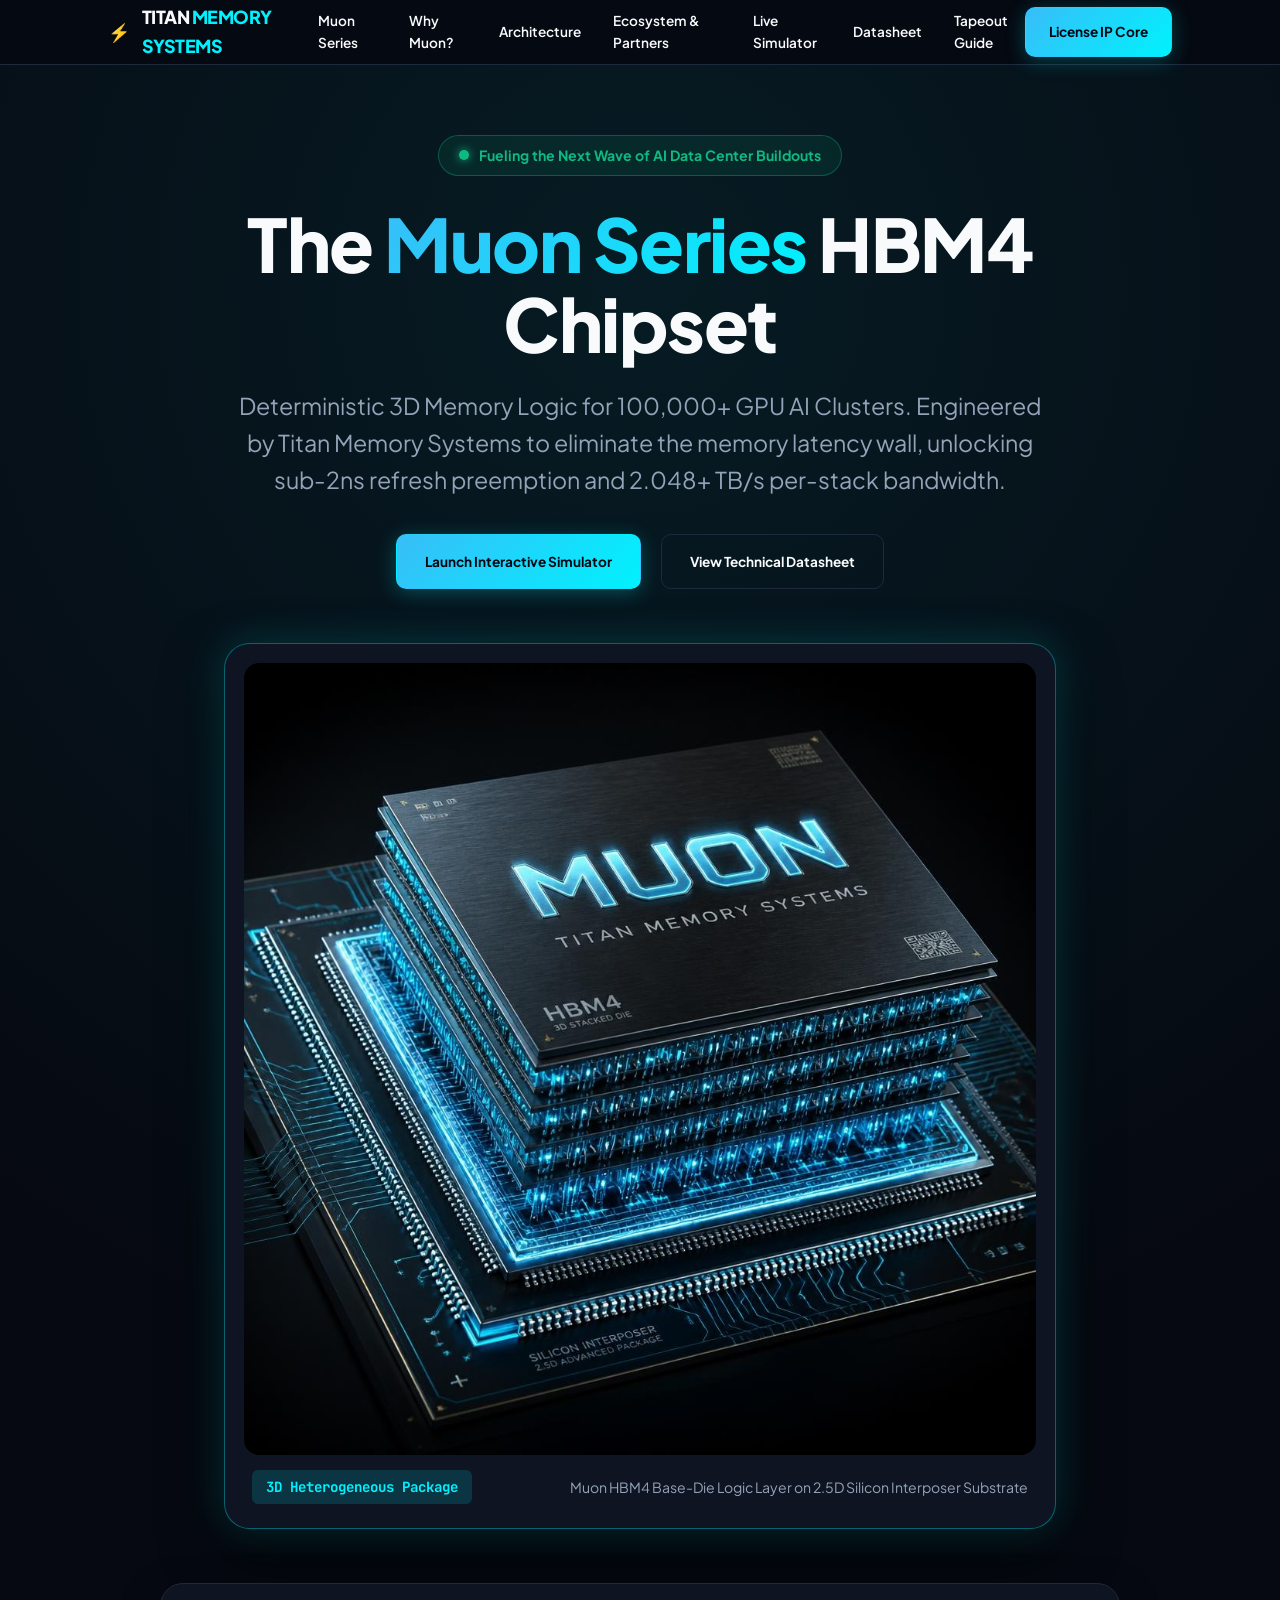
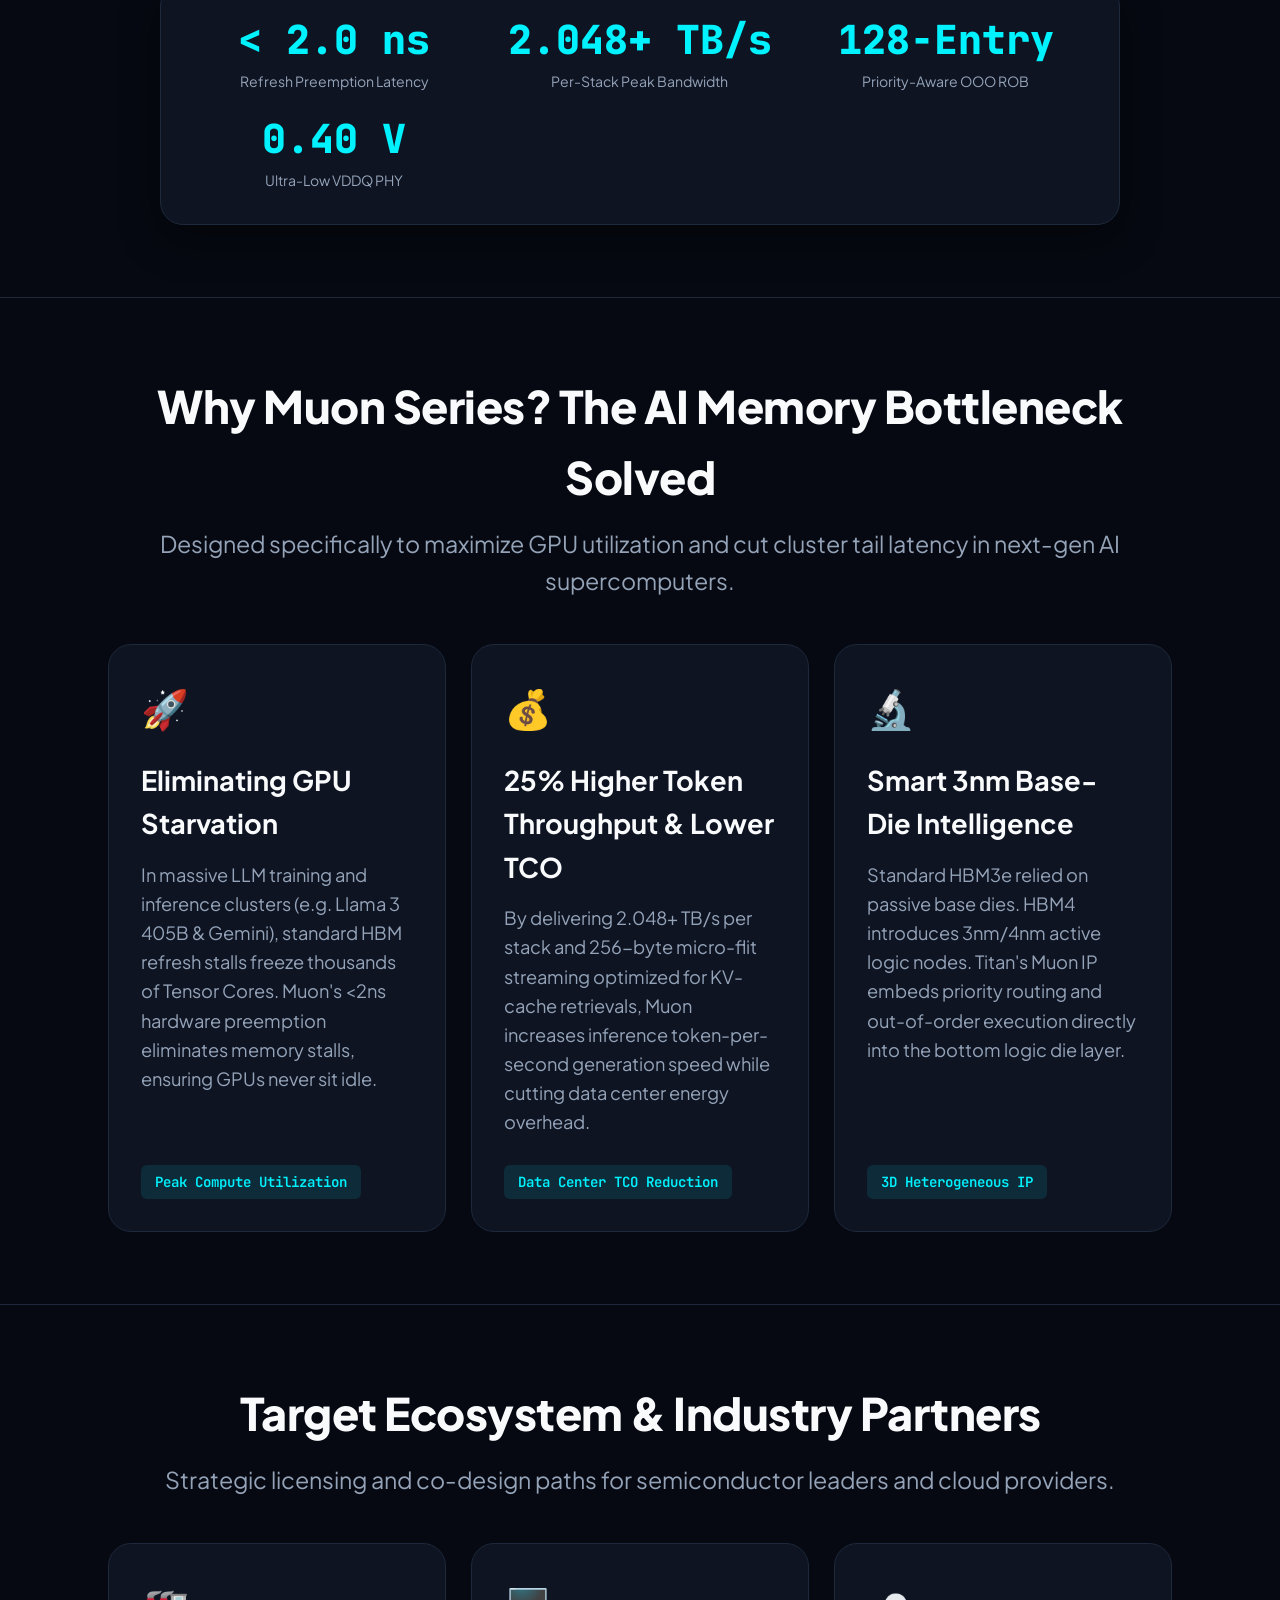
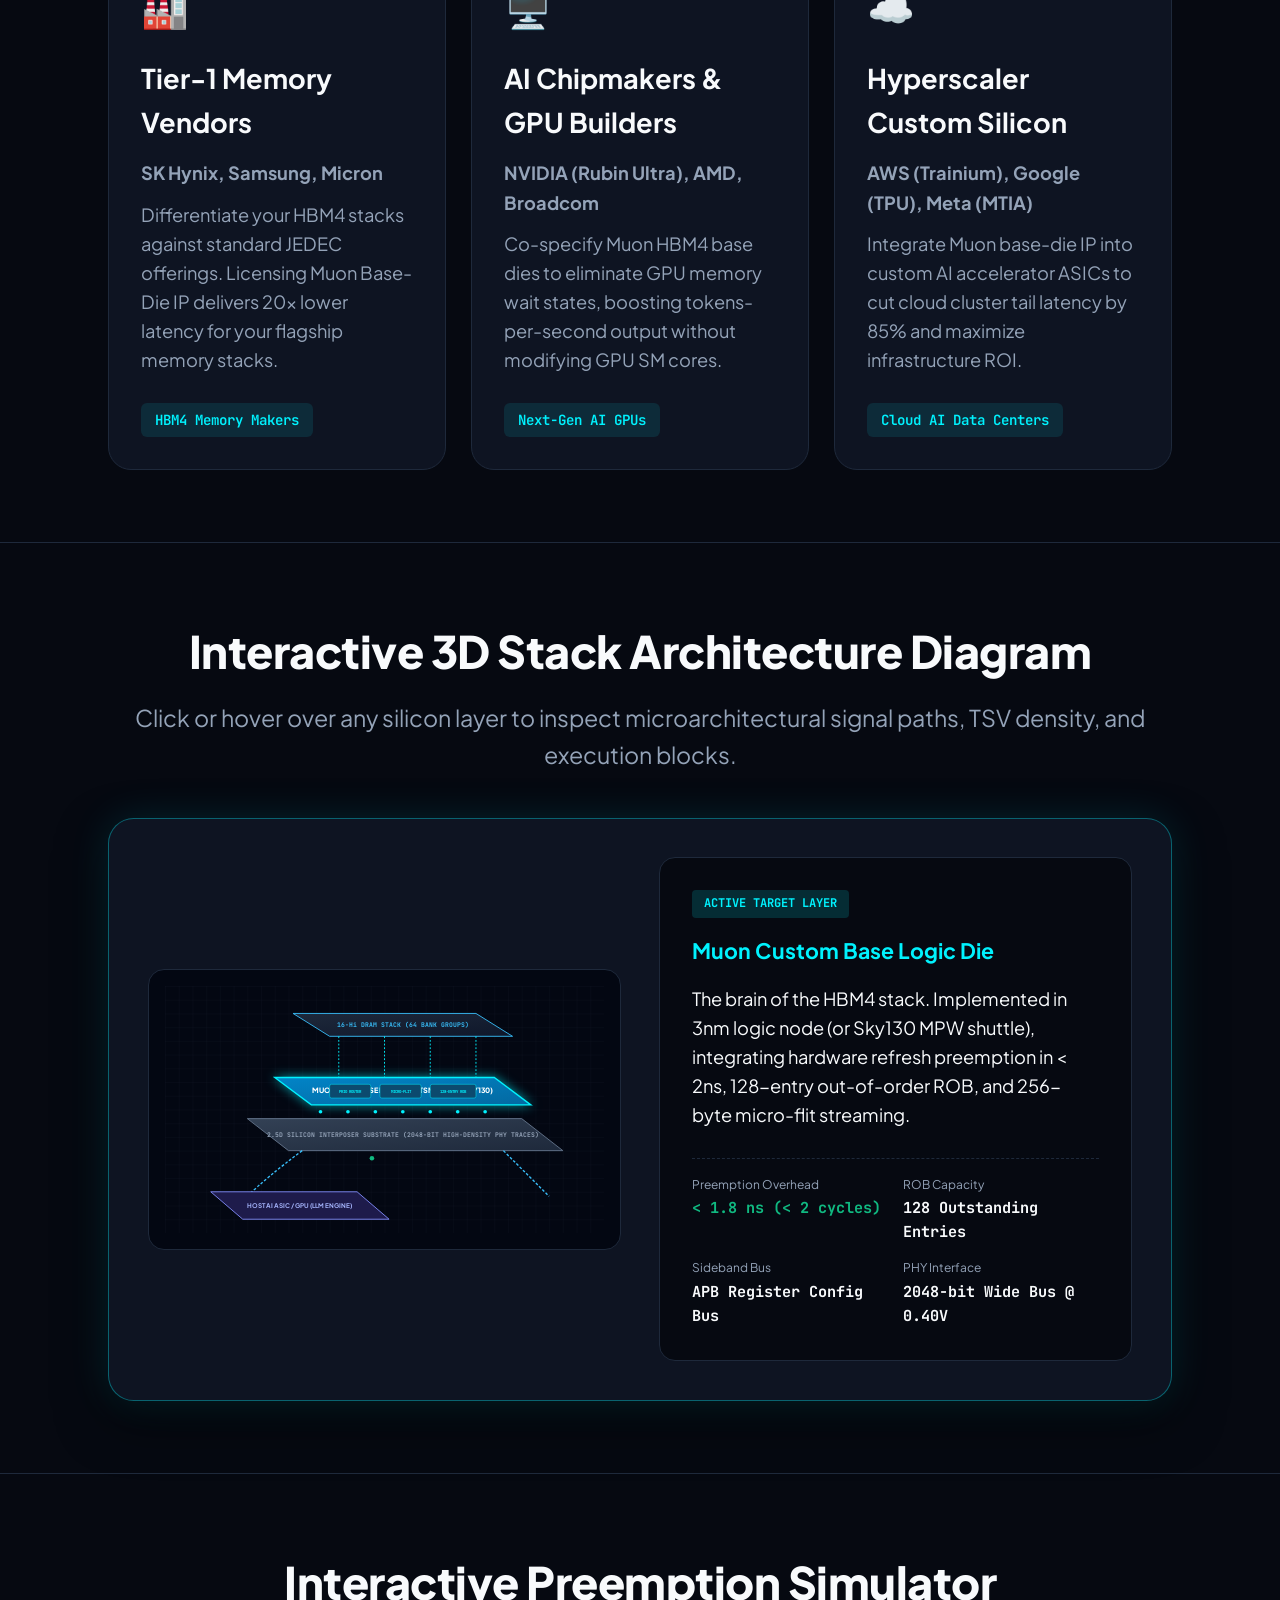
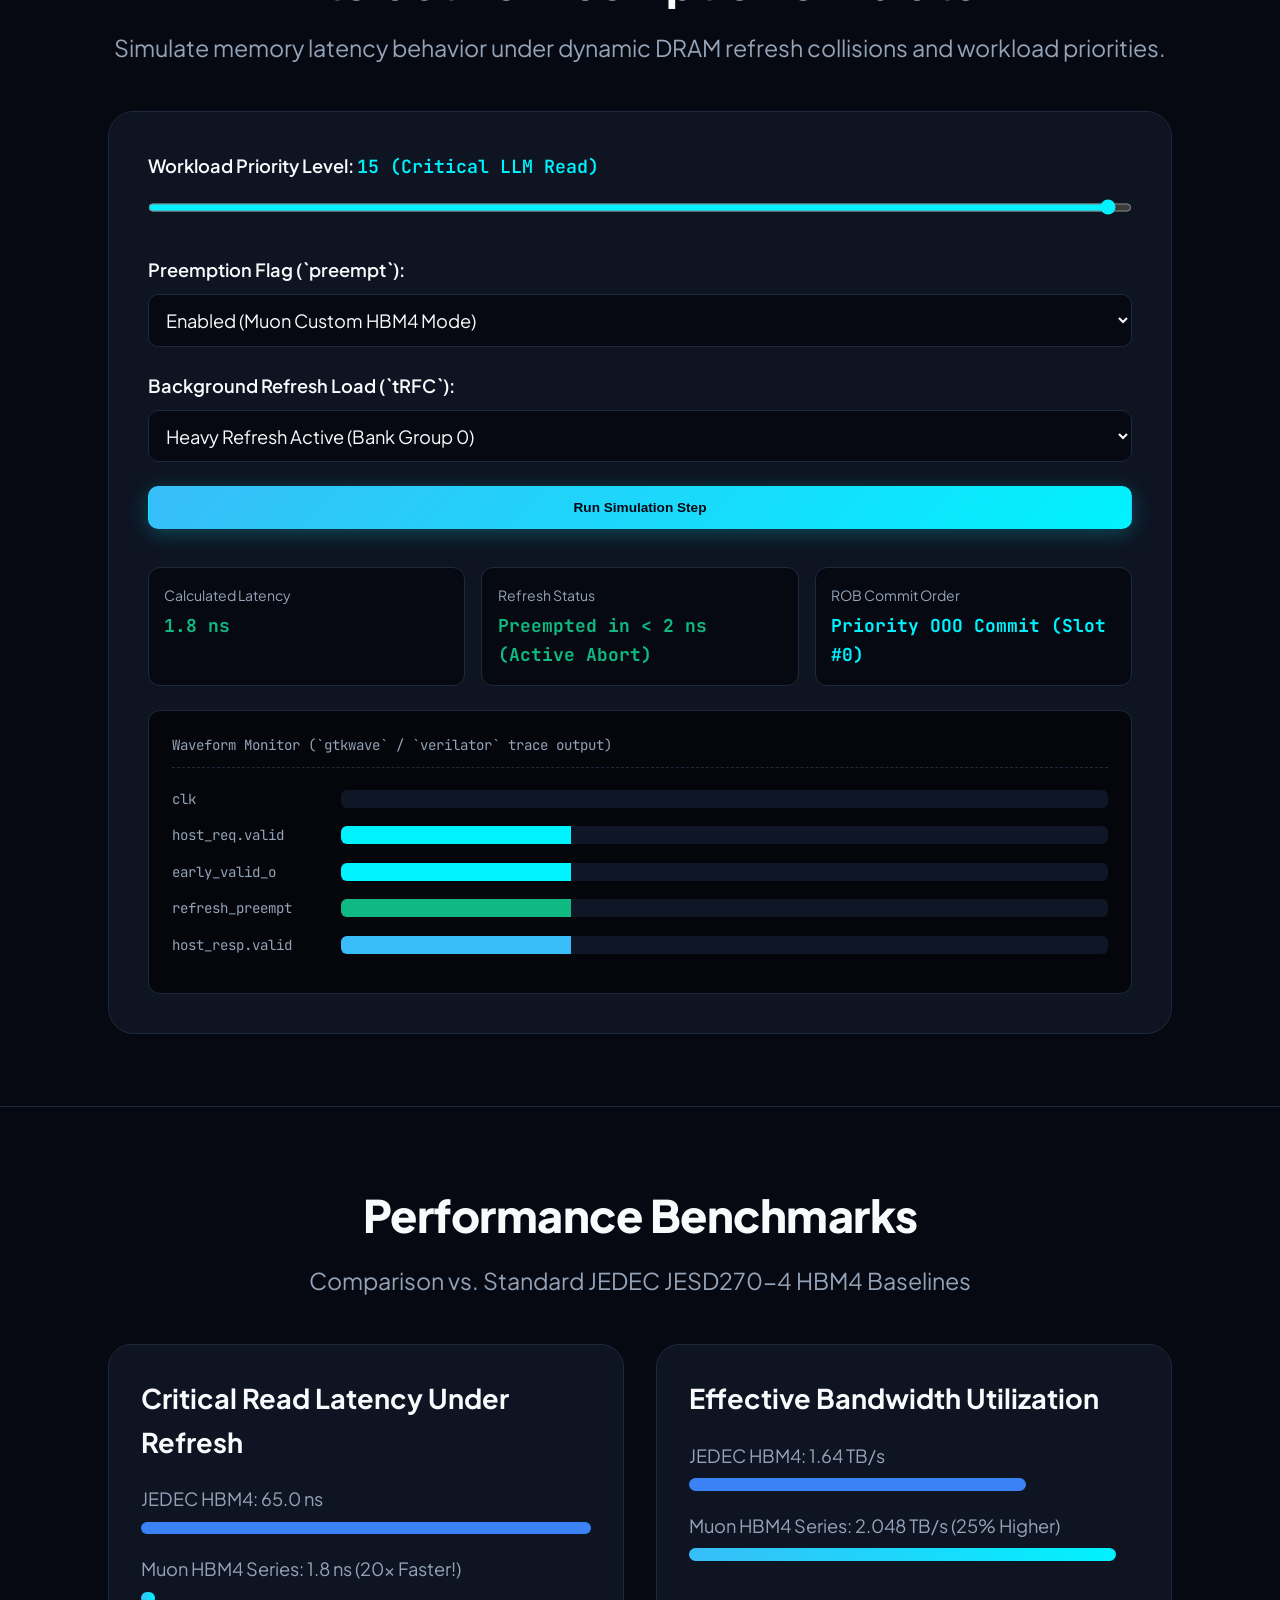
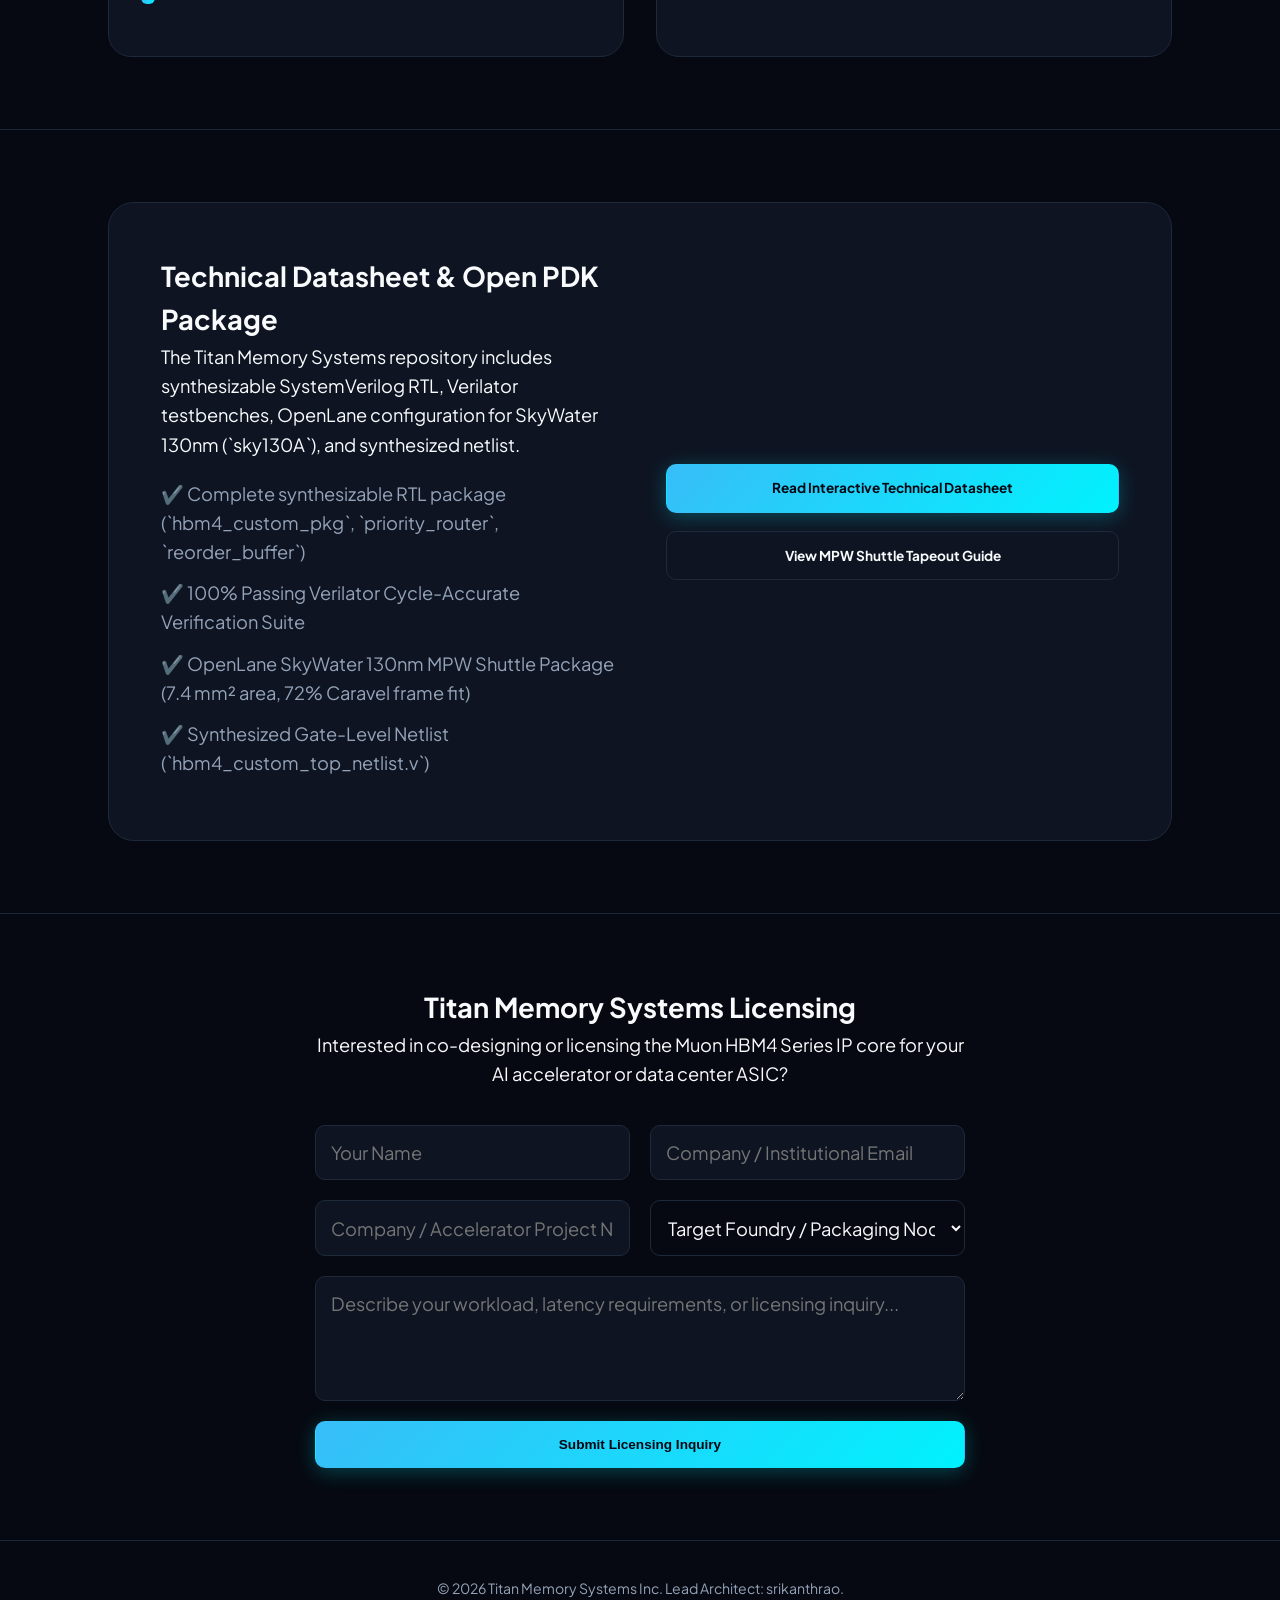
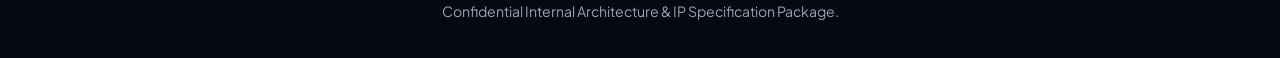
==== commit fe40f65a: "Add Why Muon Series AI Data Center value proposition and Ecosystem Partner sections" ====
--- a/web/index.html
+++ b/web/index.html
@@ -3,8 +3,8 @@
 <head>
     <meta charset="UTF-8">
     <meta name="viewport" content="width=device-width, initial-scale=1.0">
-    <title>Titan Memory Systems | Muon Series HBM4 Chipset</title>
-    <meta name="description" content="Titan Memory Systems presents the Muon Series: Custom HBM4 3D-stacked memory chipset featuring hardware refresh preemption, 256-byte micro-flit streaming, and priority-aware OOO commit logic.">
+    <title>Titan Memory Systems | Muon Series HBM4 Chipset for AI Data Centers</title>
+    <meta name="description" content="Titan Memory Systems presents the Muon Series: Custom HBM4 3D-stacked memory chipset engineered for the next wave of AI data center buildouts, NVIDIA Rubin GPUs, and Hyperscaler ASICs.">
     <link rel="stylesheet" href="styles.css">
     <link rel="preconnect" href="https://fonts.googleapis.com">
     <link rel="preconnect" href="https://fonts.gstatic.com" crossorigin>
@@ -22,9 +22,10 @@
             </div>
             <nav class="nav-links">
                 <a href="#hero">Muon Series</a>
-                <a href="#architecture">Architecture Diagram</a>
+                <a href="#whymuon">Why Muon?</a>
+                <a href="#architecture">Architecture</a>
+                <a href="#ecosystem">Ecosystem & Partners</a>
                 <a href="#simulator">Live Simulator</a>
-                <a href="#benchmarks">Benchmarks</a>
                 <a href="datasheet.html">Datasheet</a>
                 <a href="tapeout.html">Tapeout Guide</a>
             </nav>
@@ -38,13 +39,13 @@
     <section id="hero" class="hero-section">
         <div class="hero-container">
             <div class="hero-badge">
-                <span class="pulse-dot"></span> Verilator Cycle-Accurate RTL & Sky130 Netlist Verified
+                <span class="pulse-dot"></span> Fueling the Next Wave of AI Data Center Buildouts
             </div>
             <h1 class="hero-title">
                 The <span class="gradient-text">Muon Series</span> HBM4 Chipset
             </h1>
             <p class="hero-subtitle">
-                Engineered by Titan Memory Systems. A proprietary 3D-stacked HBM4 logic base-die microarchitecture designed to eliminate the AI memory latency wall. Featuring hardware refresh preemption in &lt; 2ns and 2.048+ TB/s per-stack bandwidth.
+                Deterministic 3D Memory Logic for 100,000+ GPU AI Clusters. Engineered by Titan Memory Systems to eliminate the memory latency wall, unlocking sub-2ns refresh preemption and 2.048+ TB/s per-stack bandwidth.
             </p>
             <div class="hero-cta-group">
                 <a href="#simulator" class="btn btn-primary btn-lg">Launch Interactive Simulator</a>
@@ -79,6 +80,75 @@
                 <div class="stat-card">
                     <span class="stat-value">0.40 V</span>
                     <span class="stat-label">Ultra-Low VDDQ PHY</span>
+                </div>
+            </div>
+        </div>
+    </section>
+
+    <!-- Why Muon Series Section -->
+    <section id="whymuon" class="section whymuon-section">
+        <div class="container">
+            <div class="section-header">
+                <h2>Why Muon Series? The AI Memory Bottleneck Solved</h2>
+                <p>Designed specifically to maximize GPU utilization and cut cluster tail latency in next-gen AI supercomputers.</p>
+            </div>
+
+            <div class="cards-grid">
+                <div class="feature-card">
+                    <div class="card-icon">🚀</div>
+                    <h3>Eliminating GPU Starvation</h3>
+                    <p>In massive LLM training and inference clusters (e.g. Llama 3 405B & Gemini), standard HBM refresh stalls freeze thousands of Tensor Cores. Muon's &lt;2ns hardware preemption eliminates memory stalls, ensuring GPUs never sit idle.</p>
+                    <div class="card-tag">Peak Compute Utilization</div>
+                </div>
+
+                <div class="feature-card">
+                    <div class="card-icon">💰</div>
+                    <h3>25% Higher Token Throughput & Lower TCO</h3>
+                    <p>By delivering 2.048+ TB/s per stack and 256-byte micro-flit streaming optimized for KV-cache retrievals, Muon increases inference token-per-second generation speed while cutting data center energy overhead.</p>
+                    <div class="card-tag">Data Center TCO Reduction</div>
+                </div>
+
+                <div class="feature-card">
+                    <div class="card-icon">🔬</div>
+                    <h3>Smart 3nm Base-Die Intelligence</h3>
+                    <p>Standard HBM3e relied on passive base dies. HBM4 introduces 3nm/4nm active logic nodes. Titan's Muon IP embeds priority routing and out-of-order execution directly into the bottom logic die layer.</p>
+                    <div class="card-tag">3D Heterogeneous IP</div>
+                </div>
+            </div>
+        </div>
+    </section>
+
+    <!-- Target Ecosystem & Partners Section -->
+    <section id="ecosystem" class="section ecosystem-section">
+        <div class="container">
+            <div class="section-header">
+                <h2>Target Ecosystem & Industry Partners</h2>
+                <p>Strategic licensing and co-design paths for semiconductor leaders and cloud providers.</p>
+            </div>
+
+            <div class="cards-grid">
+                <div class="feature-card">
+                    <div class="card-icon">🏭</div>
+                    <h3>Tier-1 Memory Vendors</h3>
+                    <p style="margin-bottom: 12px;"><strong>SK Hynix, Samsung, Micron</strong></p>
+                    <p>Differentiate your HBM4 stacks against standard JEDEC offerings. Licensing Muon Base-Die IP delivers 20x lower latency for your flagship memory stacks.</p>
+                    <div class="card-tag">HBM4 Memory Makers</div>
+                </div>
+
+                <div class="feature-card">
+                    <div class="card-icon">🖥️</div>
+                    <h3>AI Chipmakers & GPU Builders</h3>
+                    <p style="margin-bottom: 12px;"><strong>NVIDIA (Rubin Ultra), AMD, Broadcom</strong></p>
+                    <p>Co-specify Muon HBM4 base dies to eliminate GPU memory wait states, boosting tokens-per-second output without modifying GPU SM cores.</p>
+                    <div class="card-tag">Next-Gen AI GPUs</div>
+                </div>
+
+                <div class="feature-card">
+                    <div class="card-icon">☁️</div>
+                    <h3>Hyperscaler Custom Silicon</h3>
+                    <p style="margin-bottom: 12px;"><strong>AWS (Trainium), Google (TPU), Meta (MTIA)</strong></p>
+                    <p>Integrate Muon base-die IP into custom AI accelerator ASICs to cut cloud cluster tail latency by 85% and maximize infrastructure ROI.</p>
+                    <div class="card-tag">Cloud AI Data Centers</div>
                 </div>
             </div>
         </div>
@@ -199,7 +269,7 @@
                         </div>
                         <div class="spec-mini">
                             <span class="s-key">ROB Capacity</span>
-                            <span class="s-val">128 Outstanding Transactions</span>
+                            <span class="s-val">128 Outstanding Entries</span>
                         </div>
                         <div class="spec-mini">
                             <span class="s-key">Sideband Bus</span>
